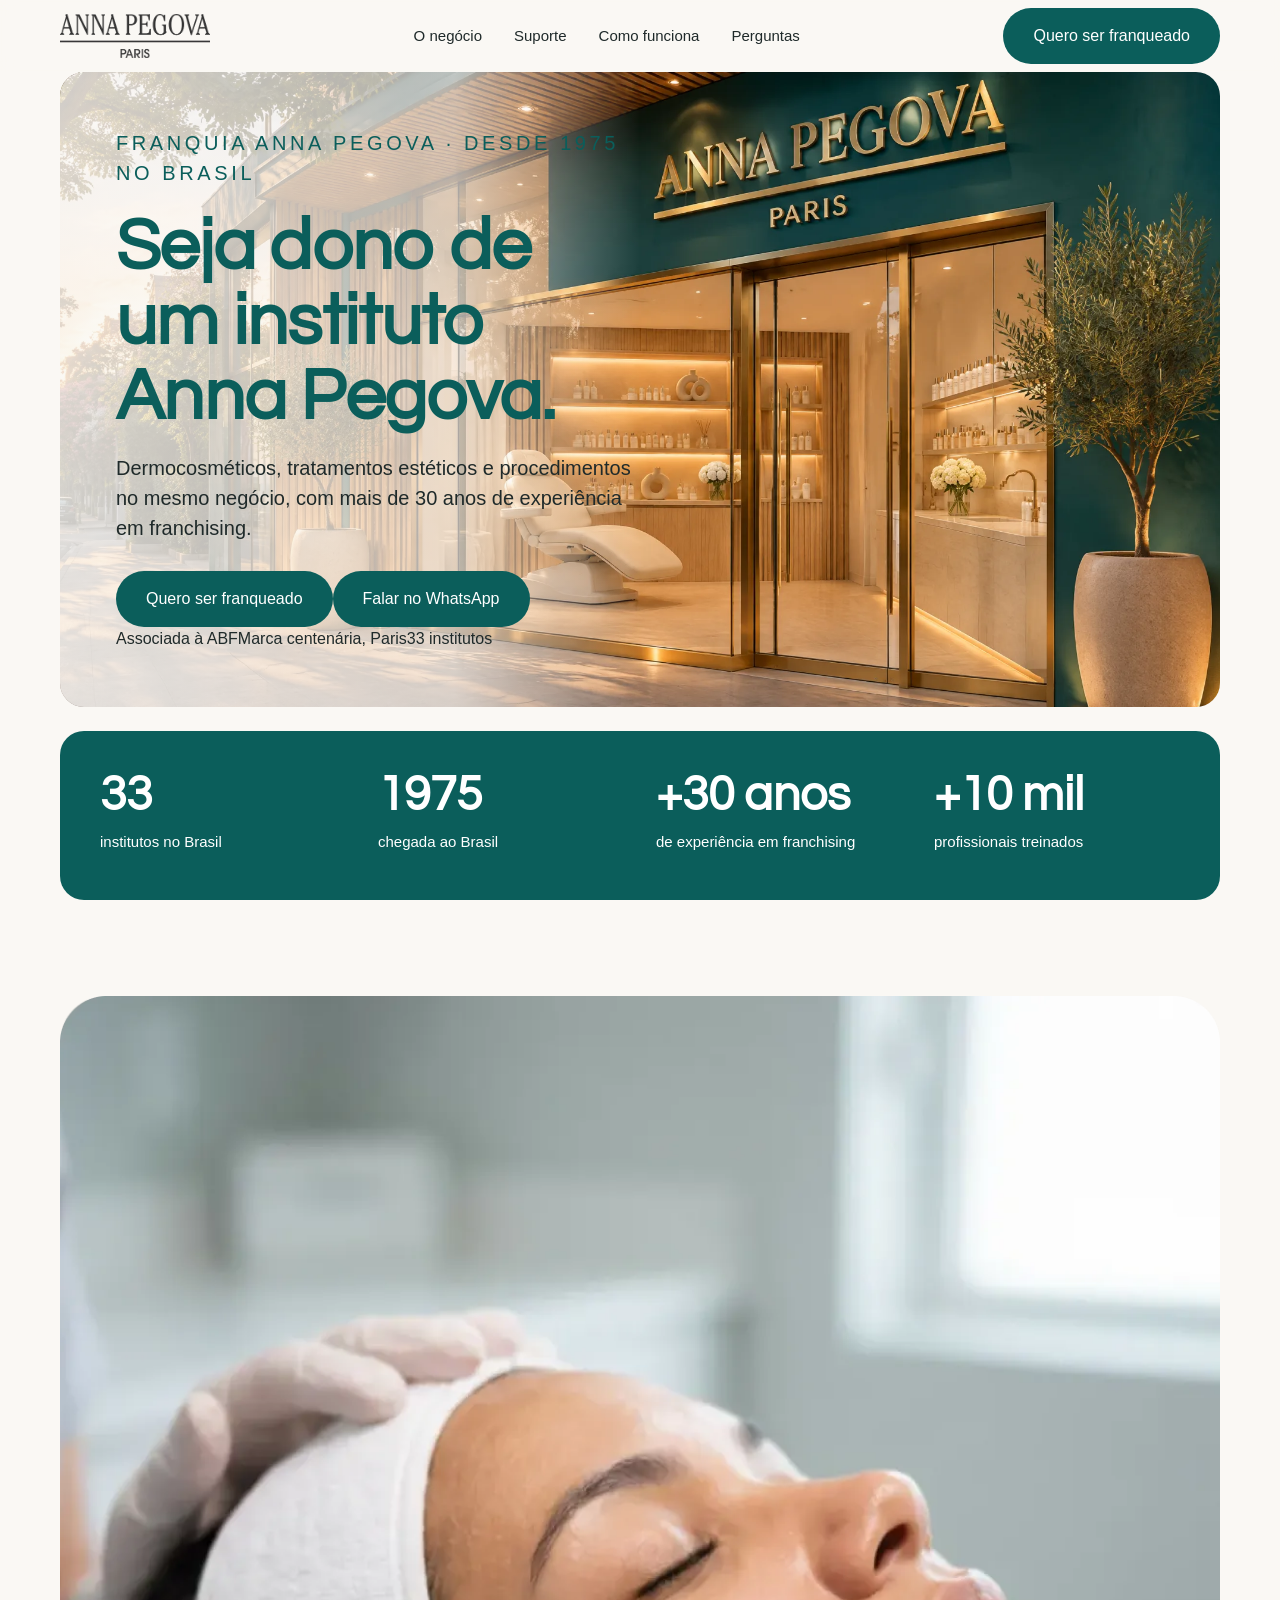
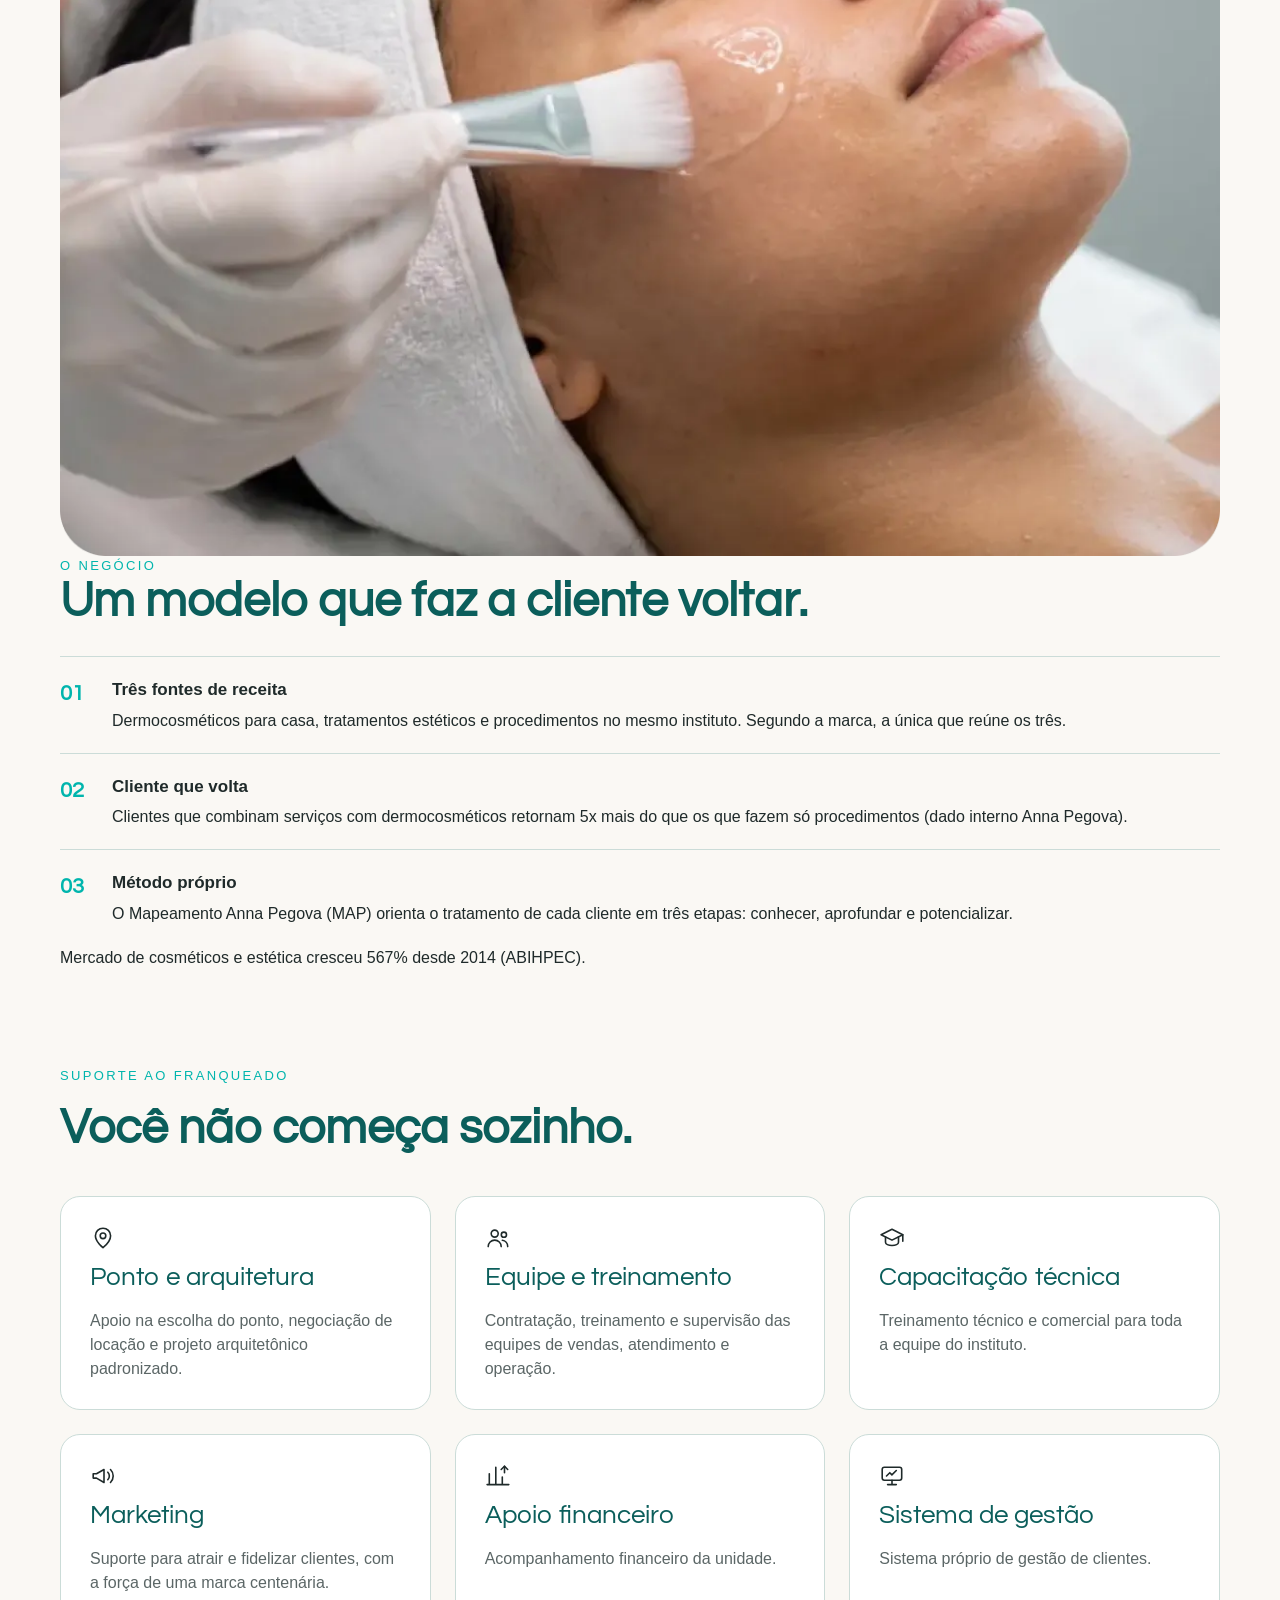
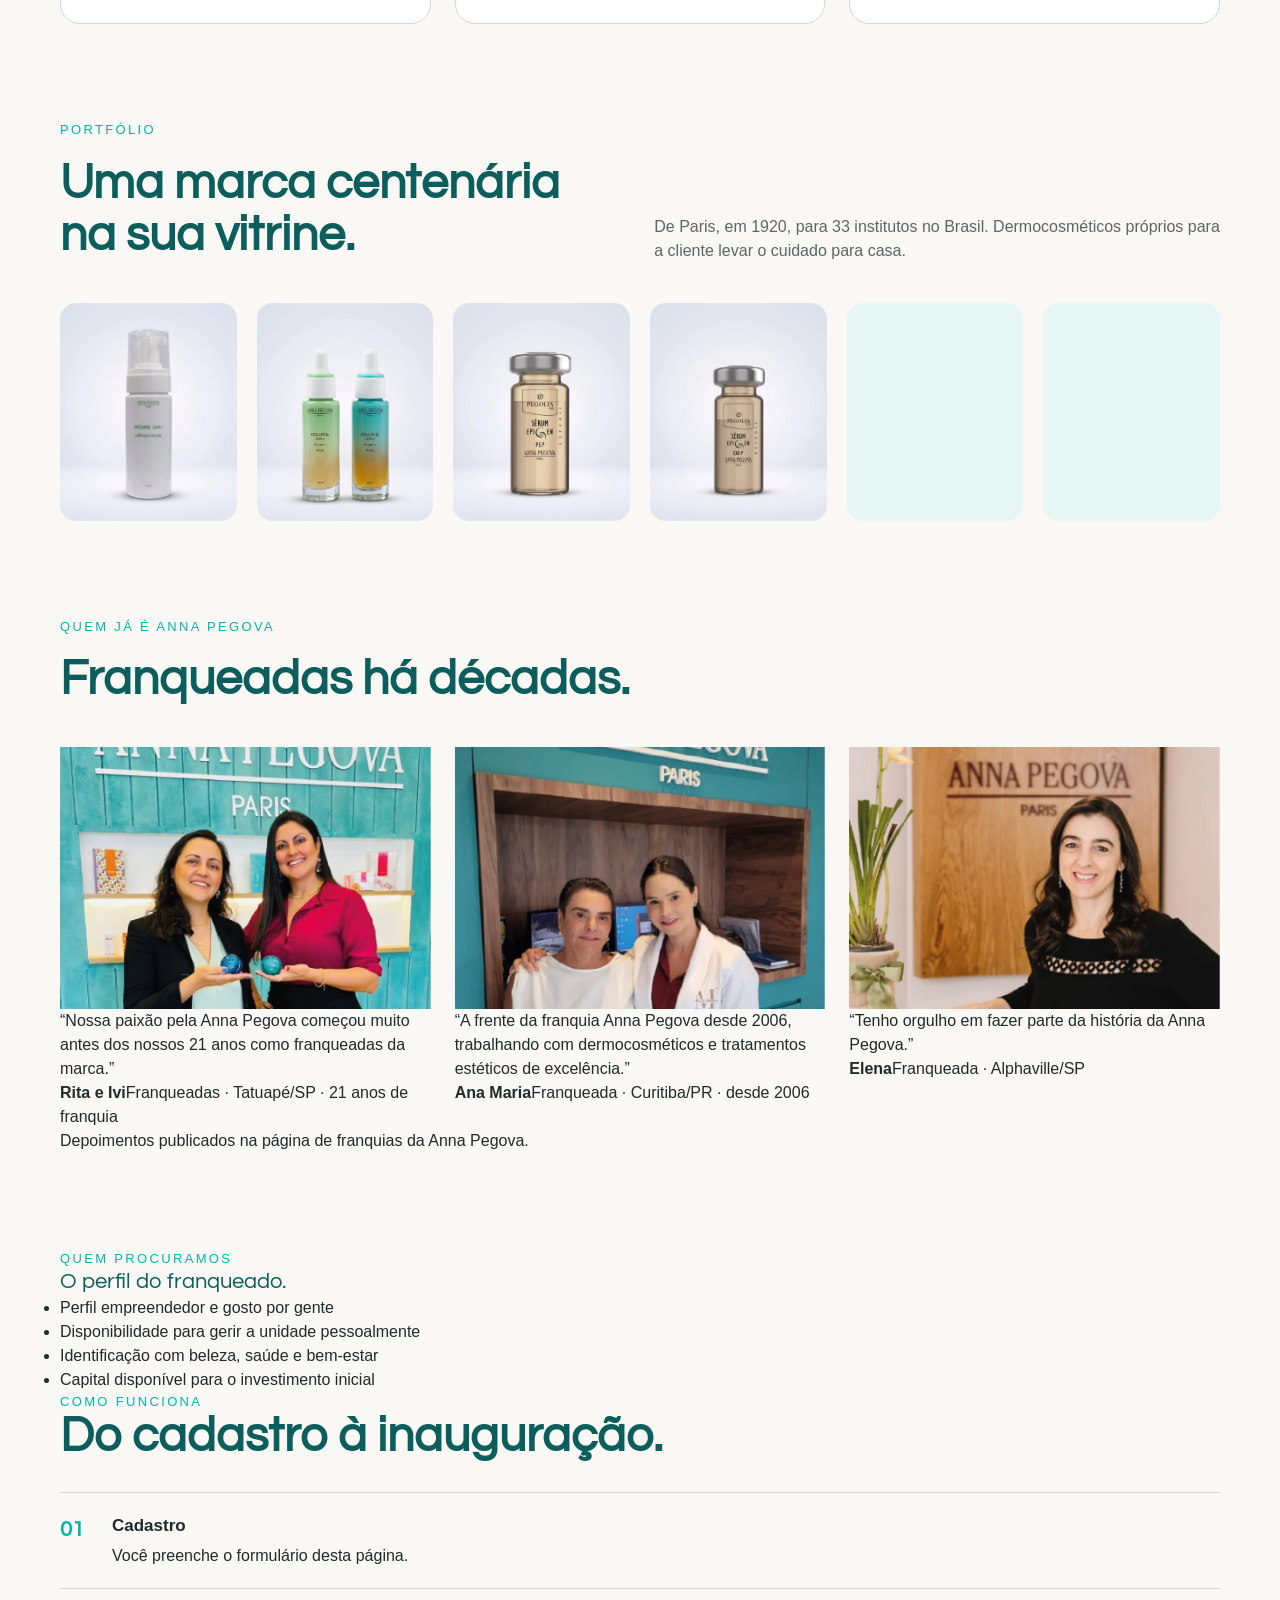
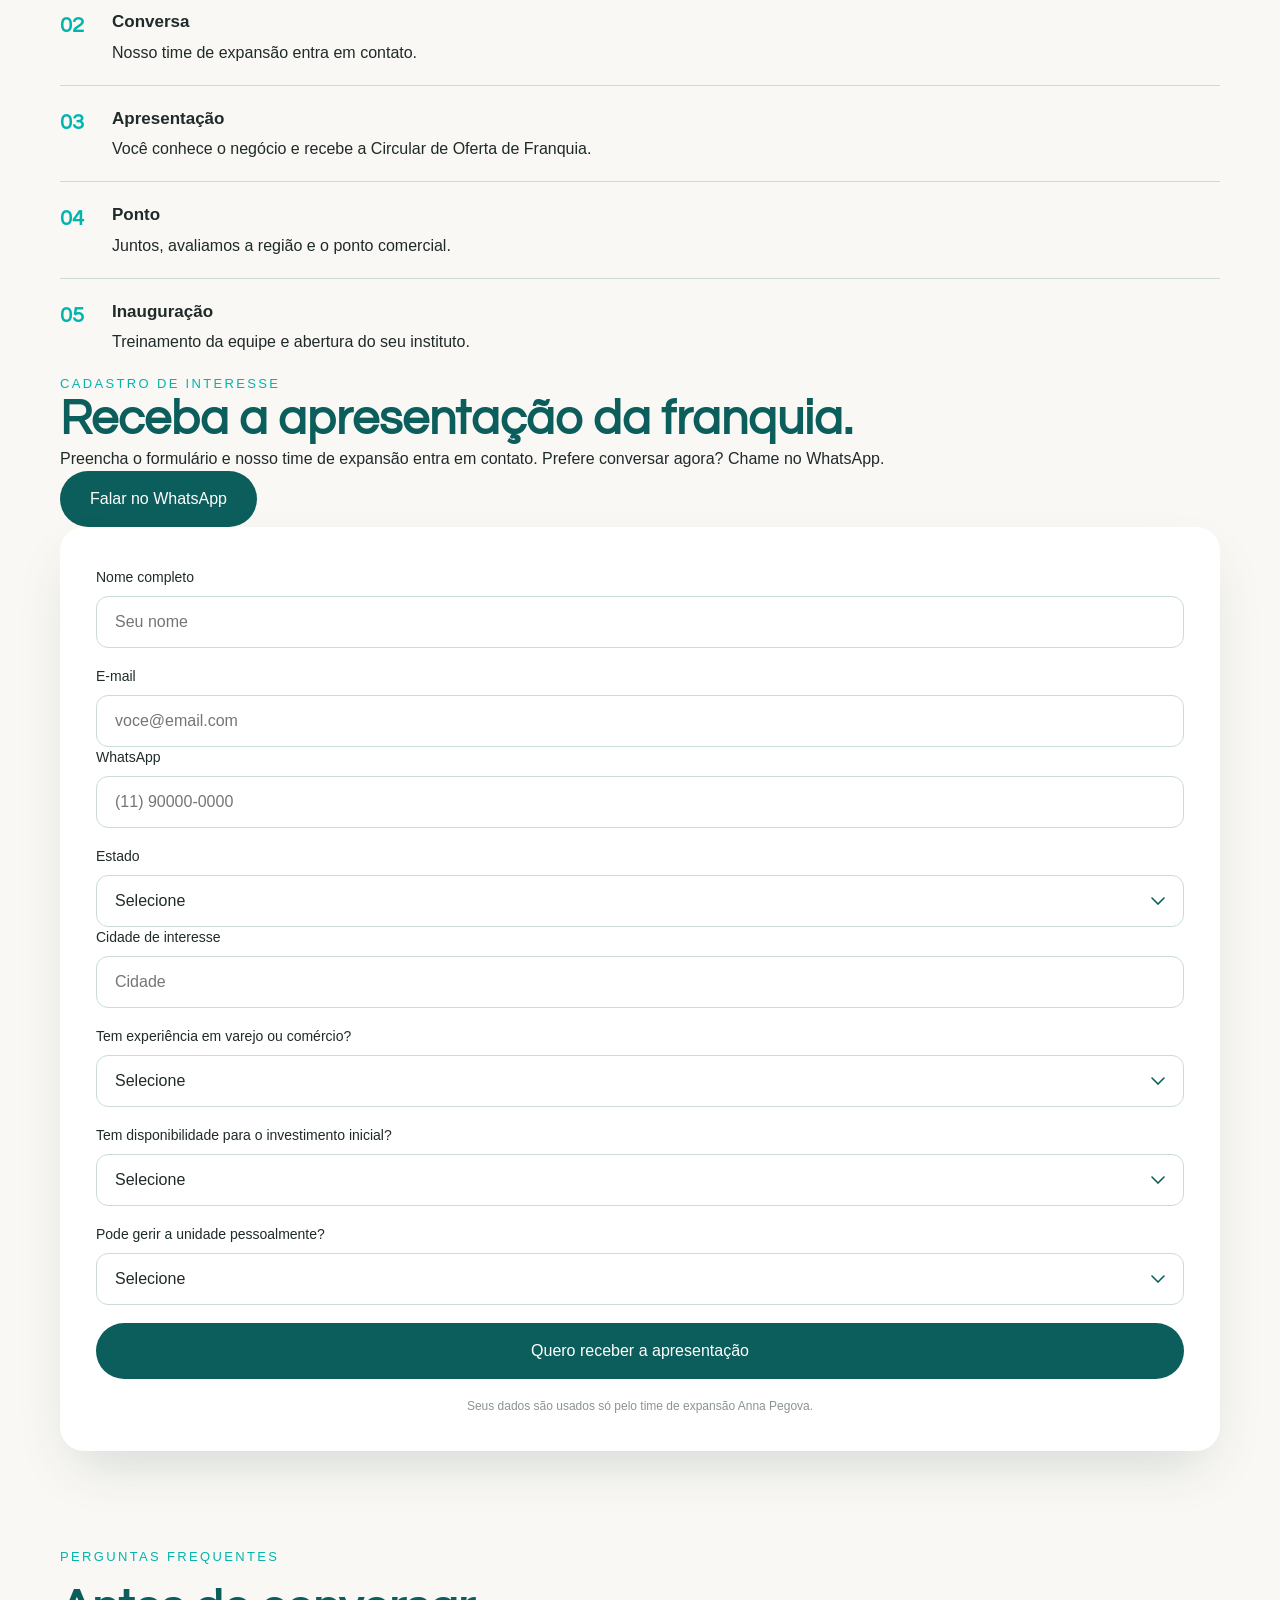
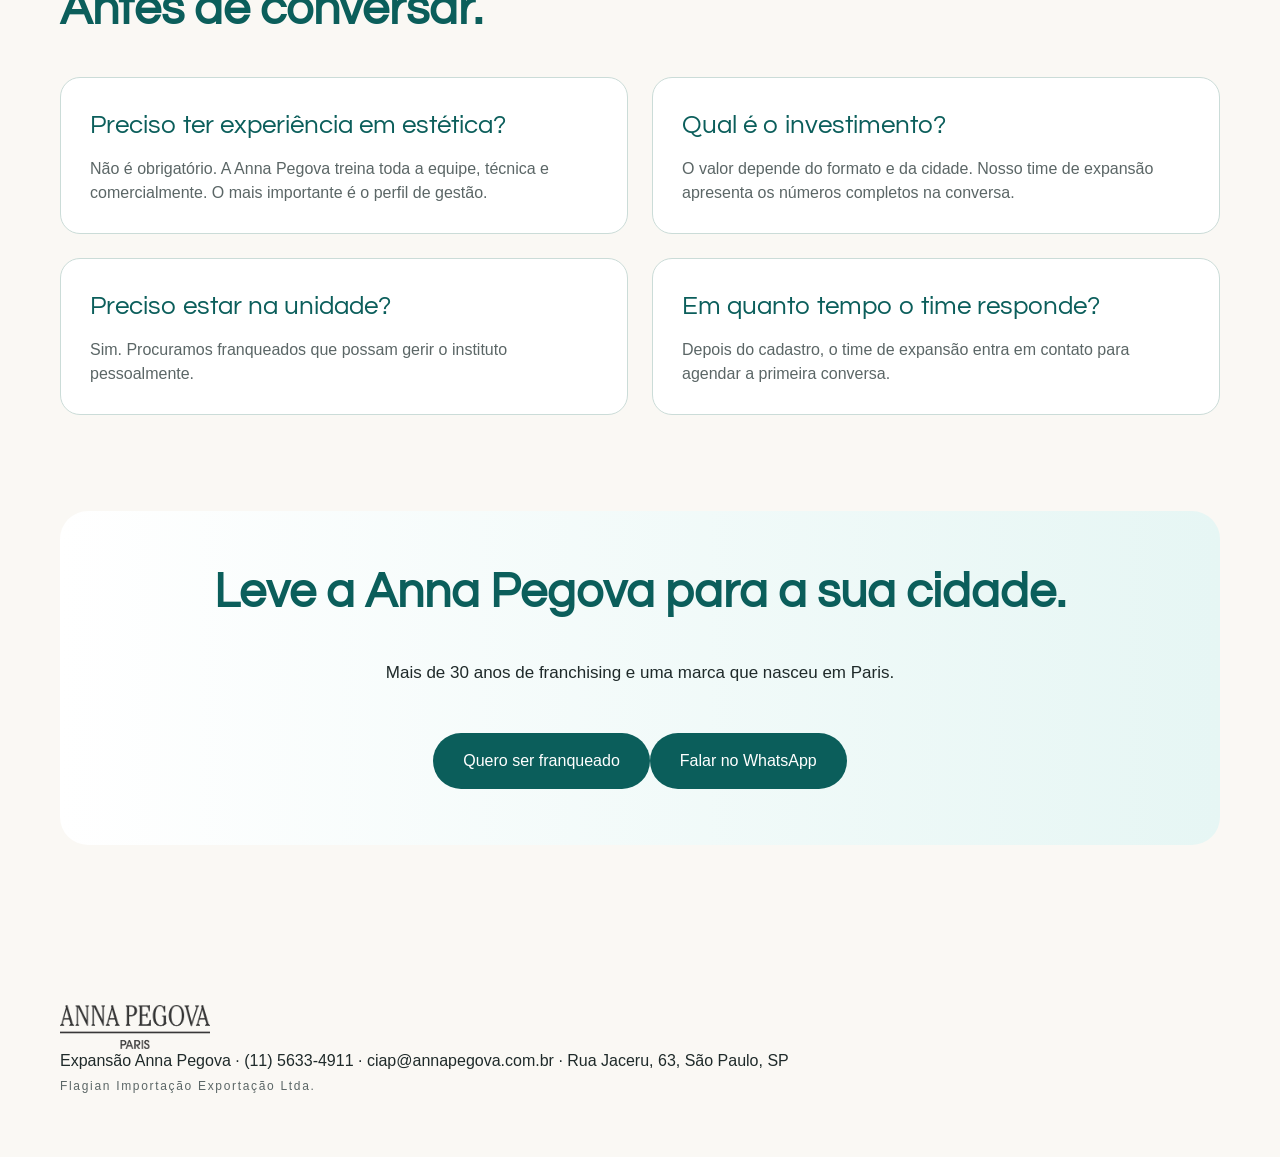
==== franquia/index.html @ 38327e10 "LP Seja um franqueado" ====
<!doctype html>
<html lang="pt-BR">
<head>
<meta charset="utf-8">
<meta name="viewport" content="width=device-width,initial-scale=1">
<title>Seja um franqueado · Anna Pegova</title>
<meta name="description" content="Franquia Anna Pegova: seja dono de um instituto de dermocosméticos, tratamentos estéticos e procedimentos. Mais de 30 anos de experiência em franchising.">
<link rel="preconnect" href="https://fonts.googleapis.com"><link rel="preconnect" href="https://fonts.gstatic.com" crossorigin>
<link href="https://fonts.googleapis.com/css2?family=Questrial&display=swap" rel="stylesheet">
<link rel="stylesheet" href="../css/style.css?v=11">
<link rel="preload" as="image" href="../img/logo-anna-pegova.png">
<script>(function(d){d.classList.add('js');try{if(sessionStorage.getItem('ap-intro')==='1'||matchMedia('(prefers-reduced-motion: reduce)').matches)d.classList.add('no-intro')}catch(e){d.classList.add('no-intro')}})(document.documentElement)</script>
</head>
<body>
<div class="intro" aria-hidden="true"><div class="intro__logo"><div class="intro__mark"></div></div><span class="intro__line"></span></div>
<header class="nav"><div class="wrap">
<a class="brand" href="#topo" aria-label="Anna Pegova"><span class="brand__logo"></span></a>
<nav class="nav__links"><a href="#negocio">O negócio</a><a href="#suporte">Suporte</a><a href="#como-funciona">Como funciona</a><a href="#perguntas">Perguntas</a></nav>
<a class="btn btn--sm" href="#cadastro">Quero ser franqueado</a>
</div></header>
<main>

<section id="topo"><div class="wrap">
<div class="hero fr-hero"><img class="hero__img" src="../img/franquia-hero.webp" fetchpriority="high" alt="Fachada de um instituto Anna Pegova">
<div class="hero__body"><p class="eyebrow">FRANQUIA ANNA PEGOVA · DESDE 1975 NO BRASIL</p>
<h1 class="h1">Seja dono de um instituto Anna Pegova.</h1>
<p>Dermocosméticos, tratamentos estéticos e procedimentos no mesmo negócio, com mais de 30 anos de experiência em franchising.</p>
<div class="fr-btns"><a class="btn" href="#cadastro">Quero ser franqueado</a><a class="btn btn--line" href="https://wa.me/5511978509788?text=Ol%C3%A1!%20Quero%20saber%20mais%20sobre%20a%20franquia%20Anna%20Pegova." target="_blank" rel="noopener" data-track="whatsapp">Falar no WhatsApp</a></div>
<div class="fr-selos"><span>Associada à ABF</span><span>Marca centenária, Paris</span><span>33 institutos</span></div></div></div>
</div></section>

<section class="section section--tight"><div class="wrap"><div class="nums fr-nums"><div class="num"><strong>33</strong><p>institutos no Brasil</p></div><div class="num"><strong>1975</strong><p>chegada ao Brasil</p></div><div class="num"><strong>+30 anos</strong><p>de experiência em franchising</p></div><div class="num"><strong>+10 mil</strong><p>profissionais treinados</p></div></div></div></section>

<section class="section" id="negocio"><div class="wrap fr-neg">
<div class="fr-neg__img"><img src="../img/franquia-instituto.webp" alt="Atendimento em um instituto Anna Pegova" loading="lazy" decoding="async"></div>
<div><p class="eyebrow">O NEGÓCIO</p><h2 class="h2">Um modelo que faz a cliente voltar.</h2>
<div class="steps"><div class="step"><span>01</span><div><h3>Três fontes de receita</h3><p>Dermocosméticos para casa, tratamentos estéticos e procedimentos no mesmo instituto. Segundo a marca, a única que reúne os três.</p></div></div><div class="step"><span>02</span><div><h3>Cliente que volta</h3><p>Clientes que combinam serviços com dermocosméticos retornam 5x mais do que os que fazem só procedimentos (dado interno Anna Pegova).</p></div></div><div class="step"><span>03</span><div><h3>Método próprio</h3><p>O Mapeamento Anna Pegova (MAP) orienta o tratamento de cada cliente em três etapas: conhecer, aprofundar e potencializar.</p></div></div></div>
<p class="fr-note">Mercado de cosméticos e estética cresceu 567% desde 2014 (ABIHPEC).</p></div>
</div></section>

<section class="section" id="suporte"><div class="wrap">
<div class="section__head"><p class="eyebrow">SUPORTE AO FRANQUEADO</p><h2 class="h2">Você não começa sozinho.</h2></div>
<div class="grid3 fr-sup"><div class="box fr-card"><span class="fr-ico"><svg viewBox="0 0 26 26" width="26" height="26" fill="none" stroke="currentColor" stroke-width="1.6" stroke-linecap="round" stroke-linejoin="round" aria-hidden="true"><path d="M13 22.7S5.4 16.6 5.4 10.8a7.6 7.6 0 0 1 15.2 0c0 5.8-7.6 11.9-7.6 11.9Z"/><circle cx="13" cy="10.8" r="2.8"/></svg></span><h3>Ponto e arquitetura</h3><p>Apoio na escolha do ponto, negociação de locação e projeto arquitetônico padronizado.</p></div><div class="box fr-card"><span class="fr-ico"><svg viewBox="0 0 26 26" width="26" height="26" fill="none" stroke="currentColor" stroke-width="1.6" stroke-linecap="round" stroke-linejoin="round" aria-hidden="true"><circle cx="9.7" cy="8.6" r="3.5"/><path d="M3.2 21.6c0-3.6 2.9-6.5 6.5-6.5s6.5 2.9 6.5 6.5"/><circle cx="18.9" cy="9.7" r="2.6"/><path d="M17.3 15.3c3 .4 5.4 2.9 5.4 6.3"/></svg></span><h3>Equipe e treinamento</h3><p>Contratação, treinamento e supervisão das equipes de vendas, atendimento e operação.</p></div><div class="box fr-card"><span class="fr-ico"><svg viewBox="0 0 26 26" width="26" height="26" fill="none" stroke="currentColor" stroke-width="1.6" stroke-linecap="round" stroke-linejoin="round" aria-hidden="true"><path d="M2.1 9.7 13 4.3l10.8 5.4L13 15.1 2.1 9.7Z"/><path d="M6.5 11.9v5.4c0 1.8 2.9 3.2 6.5 3.2s6.5-1.4 6.5-3.2v-5.4"/><path d="M23.8 9.7v6.5"/></svg></span><h3>Capacitação técnica</h3><p>Treinamento técnico e comercial para toda a equipe do instituto.</p></div><div class="box fr-card"><span class="fr-ico"><svg viewBox="0 0 26 26" width="26" height="26" fill="none" stroke="currentColor" stroke-width="1.6" stroke-linecap="round" stroke-linejoin="round" aria-hidden="true"><path d="M3.2 10.8v4.3h3.3l7.5 4.4v-13l-7.5 4.3H3.2Z"/><path d="M17.8 9.2a5.3 5.3 0 0 1 0 7.5"/><path d="M20.5 6.5a9.2 9.2 0 0 1 0 13"/></svg></span><h3>Marketing</h3><p>Suporte para atrair e fidelizar clientes, com a força de uma marca centenária.</p></div><div class="box fr-card"><span class="fr-ico"><svg viewBox="0 0 26 26" width="26" height="26" fill="none" stroke="currentColor" stroke-width="1.6" stroke-linecap="round" stroke-linejoin="round" aria-hidden="true"><path d="M4.3 21.6V10.8M10.8 21.6V4.3M17.3 21.6V14M23.8 21.6H2.1"/><path d="m16.2 6.5 3.3-3.3 3.2 3.3"/><path d="M19.5 3.2v6.5"/></svg></span><h3>Apoio financeiro</h3><p>Acompanhamento financeiro da unidade.</p></div><div class="box fr-card"><span class="fr-ico"><svg viewBox="0 0 26 26" width="26" height="26" fill="none" stroke="currentColor" stroke-width="1.6" stroke-linecap="round" stroke-linejoin="round" aria-hidden="true"><rect x="3.2" y="4.3" width="19.5" height="13" rx="2.2"/><path d="M8.6 21.6h8.7M13 17.3v4.3"/><path d="m7.5 13 3.3-3.3 2.1 2.2 4.4-4.4"/></svg></span><h3>Sistema de gestão</h3><p>Sistema próprio de gestão de clientes.</p></div></div>
</div></section>

<section class="section"><div class="wrap">
<div class="section__head split-head"><div><p class="eyebrow">PORTFÓLIO</p><h2 class="h2">Uma marca centenária na sua vitrine.</h2></div>
<p class="muted fr-side">De Paris, em 1920, para 33 institutos no Brasil. Dermocosméticos próprios para a cliente levar o cuidado para casa.</p></div>
<div class="grid6"><div class="card-prod"><div class="card-prod__img"><img src="../img/produto-mousse.webp" alt="" loading="lazy" decoding="async"></div></div><div class="card-prod"><div class="card-prod__img"><img src="../img/produto-peeling.webp" alt="" loading="lazy" decoding="async"></div></div><div class="card-prod"><div class="card-prod__img"><img src="../img/produto-pep.webp" alt="" loading="lazy" decoding="async"></div></div><div class="card-prod"><div class="card-prod__img"><img src="../img/produto-exop.webp" alt="" loading="lazy" decoding="async"></div></div><div class="card-prod"><div class="card-prod__img"><img src="../img/produto-hyalu.webp" alt="" loading="lazy" decoding="async"></div></div><div class="card-prod"><div class="card-prod__img"><img src="../img/produto-white.webp" alt="" loading="lazy" decoding="async"></div></div></div>
</div></section>

<section class="section"><div class="wrap">
<div class="section__head"><p class="eyebrow">QUEM JÁ É ANNA PEGOVA</p><h2 class="h2">Franqueadas há décadas.</h2></div>
<div class="grid3"><figure class="fr-dep"><img src="../img/franqueada-rita-ivi.webp" alt="Rita e Ivi, franqueada Anna Pegova" loading="lazy" decoding="async"><blockquote>“Nossa paixão pela Anna Pegova começou muito antes dos nossos 21 anos como franqueadas da marca.”</blockquote><figcaption><b>Rita e Ivi</b><span>Franqueadas · Tatuapé/SP · 21 anos de franquia</span></figcaption></figure><figure class="fr-dep"><img src="../img/franqueada-ana-maria.webp" alt="Ana Maria, franqueada Anna Pegova" loading="lazy" decoding="async"><blockquote>“A frente da franquia Anna Pegova desde 2006, trabalhando com dermocosméticos e tratamentos estéticos de excelência.”</blockquote><figcaption><b>Ana Maria</b><span>Franqueada · Curitiba/PR · desde 2006</span></figcaption></figure><figure class="fr-dep"><img src="../img/franqueada-elena.webp" alt="Elena, franqueada Anna Pegova" loading="lazy" decoding="async"><blockquote>“Tenho orgulho em fazer parte da história da Anna Pegova.”</blockquote><figcaption><b>Elena</b><span>Franqueada · Alphaville/SP</span></figcaption></figure></div>
<p class="fr-fonte">Depoimentos publicados na página de franquias da Anna Pegova.</p>
</div></section>

<section class="section" id="como-funciona"><div class="wrap fr-pp">
<div class="fr-perfil"><p class="eyebrow">QUEM PROCURAMOS</p><h2 class="h3">O perfil do franqueado.</h2><ul><li>Perfil empreendedor e gosto por gente</li><li>Disponibilidade para gerir a unidade pessoalmente</li><li>Identificação com beleza, saúde e bem-estar</li><li>Capital disponível para o investimento inicial</li></ul></div>
<div><p class="eyebrow">COMO FUNCIONA</p><h2 class="h2 fr-h2s">Do cadastro à inauguração.</h2>
<div class="steps"><div class="step"><span>01</span><div><h3>Cadastro</h3><p>Você preenche o formulário desta página.</p></div></div><div class="step"><span>02</span><div><h3>Conversa</h3><p>Nosso time de expansão entra em contato.</p></div></div><div class="step"><span>03</span><div><h3>Apresentação</h3><p>Você conhece o negócio e recebe a Circular de Oferta de Franquia.</p></div></div><div class="step"><span>04</span><div><h3>Ponto</h3><p>Juntos, avaliamos a região e o ponto comercial.</p></div></div><div class="step"><span>05</span><div><h3>Inauguração</h3><p>Treinamento da equipe e abertura do seu instituto.</p></div></div></div></div>
</div></section>

<section class="fr-cad" id="cadastro"><div class="wrap fr-cad__in">
<div class="fr-cad__txt"><p class="eyebrow">CADASTRO DE INTERESSE</p><h2 class="h2">Receba a apresentação da franquia.</h2>
<p>Preencha o formulário e nosso time de expansão entra em contato. Prefere conversar agora? Chame no WhatsApp.</p><a class="btn btn--line" href="https://wa.me/5511978509788?text=Ol%C3%A1!%20Quero%20saber%20mais%20sobre%20a%20franquia%20Anna%20Pegova." target="_blank" rel="noopener" data-track="whatsapp">Falar no WhatsApp</a></div>
<div class="fr-cad__box">
<form class="ev-form fr-form" id="franquia" novalidate>
<label>Nome completo<input name="nome" autocomplete="name" required placeholder="Seu nome"></label>
<div class="fr-row"><label>E-mail<input name="email" type="email" autocomplete="email" required placeholder="voce@email.com"></label>
<label>WhatsApp<input name="whatsapp" type="tel" inputmode="tel" autocomplete="tel" required placeholder="(11) 90000-0000"></label></div>
<div class="fr-row"><label>Estado<select name="estado" required><option value="">Selecione</option><option value="AC">Acre</option><option value="AL">Alagoas</option><option value="AP">Amapá</option><option value="AM">Amazonas</option><option value="BA">Bahia</option><option value="CE">Ceará</option><option value="DF">Distrito Federal</option><option value="ES">Espírito Santo</option><option value="GO">Goiás</option><option value="MA">Maranhão</option><option value="MT">Mato Grosso</option><option value="MS">Mato Grosso do Sul</option><option value="MG">Minas Gerais</option><option value="PA">Pará</option><option value="PB">Paraíba</option><option value="PR">Paraná</option><option value="PE">Pernambuco</option><option value="PI">Piauí</option><option value="RJ">Rio de Janeiro</option><option value="RN">Rio Grande do Norte</option><option value="RS">Rio Grande do Sul</option><option value="RO">Rondônia</option><option value="RR">Roraima</option><option value="SC">Santa Catarina</option><option value="SP">São Paulo</option><option value="SE">Sergipe</option><option value="TO">Tocantins</option></select></label>
<label>Cidade de interesse<input name="cidade" autocomplete="address-level2" required placeholder="Cidade"></label></div>
<label>Tem experiência em varejo ou comércio?<select name="experiencia" required><option value="">Selecione</option><option>Sim</option><option>Não</option></select></label>
<label>Tem disponibilidade para o investimento inicial?<select name="investimento" required><option value="">Selecione</option><option>Sim</option><option>Não</option></select></label>
<label>Pode gerir a unidade pessoalmente?<select name="gestao" required><option value="">Selecione</option><option>Sim</option><option>Não</option></select></label>
<input class="ev-hp" name="site" tabindex="-1" autocomplete="off" aria-hidden="true">
<p class="ev-erro" role="alert" hidden></p>
<button class="btn" type="submit">Quero receber a apresentação</button>
<p class="ev-safe">Seus dados são usados só pelo time de expansão Anna Pegova.</p>
</form>
<div class="ev-ok fr-ok" hidden><p class="eyebrow">CADASTRO RECEBIDO</p><h2 class="h3 ev-form__t">Obrigado pelo interesse.</h2><p class="ev-form__s">Nosso time de expansão vai entrar em contato para agendar a primeira conversa.</p><a class="btn btn--line" href="https://wa.me/5511978509788?text=Ol%C3%A1!%20Quero%20saber%20mais%20sobre%20a%20franquia%20Anna%20Pegova." target="_blank" rel="noopener" data-track="whatsapp">Falar no WhatsApp</a></div>
</div></div></section>

<section class="section" id="perguntas"><div class="wrap">
<div class="section__head"><p class="eyebrow">PERGUNTAS FREQUENTES</p><h2 class="h2">Antes de conversar.</h2></div>
<div class="grid2"><div class="box fr-faq"><h3>Preciso ter experiência em estética?</h3><p>Não é obrigatório. A Anna Pegova treina toda a equipe, técnica e comercialmente. O mais importante é o perfil de gestão.</p></div><div class="box fr-faq"><h3>Qual é o investimento?</h3><p>O valor depende do formato e da cidade. Nosso time de expansão apresenta os números completos na conversa.</p></div><div class="box fr-faq"><h3>Preciso estar na unidade?</h3><p>Sim. Procuramos franqueados que possam gerir o instituto pessoalmente.</p></div><div class="box fr-faq"><h3>Em quanto tempo o time responde?</h3><p>Depois do cadastro, o time de expansão entra em contato para agendar a primeira conversa.</p></div></div>
</div></section>

<section class="section"><div class="wrap"><div class="final final--center fr-final">
<h2 class="h2">Leve a Anna Pegova para a sua cidade.</h2><p>Mais de 30 anos de franchising e uma marca que nasceu em Paris.</p>
<div class="fr-btns"><a class="btn" href="#cadastro">Quero ser franqueado</a><a class="btn btn--line" href="https://wa.me/5511978509788?text=Ol%C3%A1!%20Quero%20saber%20mais%20sobre%20a%20franquia%20Anna%20Pegova." target="_blank" rel="noopener" data-track="whatsapp">Falar no WhatsApp</a></div></div></div></section>
<script>window.FRANQUIA_ENDPOINT='https://script.google.com/macros/s/AKfycbxKiTT1-vGpkSAApbkhjz7iwf1m83CbSibiltSyixup2xV0YyTkSqNTL5_AG1VC2eRm/exec';</script>
<script src="../js/franquia.js?v=1" defer></script>

</main>
<footer class="footer fr-foot"><div class="wrap">
<span class="brand__logo"></span>
<p>Expansão Anna Pegova · <a href="tel:+551156334911">(11) 5633-4911</a> · <a href="mailto:ciap@annapegova.com.br">ciap@annapegova.com.br</a> · Rua Jaceru, 63, São Paulo, SP</p>
<small>Flagian Importação Exportação Ltda.</small>
</div></footer>
<script src="../js/site.js?v=7" defer></script>

</body>
</html>
---- css/style.css ----
/* Anna Pegova Profissional — estilos do site */
:root{
  --paper:#FAF8F4; --teal:#00B5AD; --deep:#0B5E5B; --mist:#E6F6F4;
  --line:#CBDCD8; --ink:#1F2A2A; --mute:#5B6666; --gold:#B08226; --white:#fff;
  --title:"ITC Avant Garde Gothic Pro","ITC Avant Garde Gothic","Avant Garde","Questrial",system-ui,sans-serif;
  --body:"Helvetica Neue",Helvetica,Arial,sans-serif;
  --wrap:1320px; --gut:60px; --radius:24px;
}
*{box-sizing:border-box;margin:0;padding:0}
html{scroll-behavior:smooth}
body{background:var(--paper);color:var(--ink);font-family:var(--body);font-size:16px;line-height:1.5;-webkit-font-smoothing:antialiased}
img{display:block;max-width:100%}
a{color:inherit;text-decoration:none}
.wrap{max-width:calc(var(--wrap) + var(--gut)*2);margin:0 auto;padding:0 var(--gut)}

/* tipografia */
.eyebrow{font-family:var(--body);font-weight:500;font-size:13px;letter-spacing:.18em;text-transform:uppercase;color:var(--teal)}
.h1{font-family:var(--title);font-weight:600;font-size:72px;line-height:1.04;letter-spacing:-.01em;color:var(--deep)}
.h2{font-family:var(--title);font-weight:600;font-size:48px;line-height:1.1;color:var(--deep)}
.h3{font-family:var(--title);font-weight:400;font-size:22px;line-height:1.25;color:var(--deep)}
.lead{font-size:20px;line-height:1.5;color:var(--mute)}
.muted{color:var(--mute)}

/* botões */
.btn{display:inline-flex;align-items:center;gap:10px;background:var(--deep);color:#fff;font-weight:500;font-size:16px;padding:16px 30px;border-radius:40px;transition:background .2s}
.btn:hover{background:#094c4a}
.btn--light{background:#fff;color:var(--deep)}
.btn--light:hover{background:var(--mist)}
.chip{display:inline-block;background:rgba(255,255,255,.85);border:1px solid var(--line);border-radius:30px;padding:10px 18px;font-size:14px;color:var(--ink)}

/* menu */
.nav{position:sticky;top:0;z-index:20;background:rgba(250,248,244,.92);backdrop-filter:blur(8px)}
.nav .wrap{display:flex;align-items:center;justify-content:space-between;height:72px}
.brand{font-weight:500;font-size:15px;letter-spacing:.16em;color:var(--deep)}
.nav__links{display:flex;gap:32px;font-size:15px}
.nav__links a:hover,.nav__wa:hover{color:var(--teal)}
.nav__wa{font-weight:500;font-size:15px}

/* seções */
.section{padding:96px 0 0}
.section__head{margin-bottom:40px}
.section__head .eyebrow{margin-bottom:18px}
.split-head{display:flex;justify-content:space-between;align-items:flex-end;gap:40px}

/* hero home */
.hero{position:relative;border-radius:var(--radius);overflow:hidden;min-height:620px;display:flex;align-items:center}
.hero__img{position:absolute;inset:0;width:100%;height:100%;object-fit:cover;object-position:right center}
.hero::after{content:"";position:absolute;inset:0;background:linear-gradient(90deg,rgba(250,248,244,.82) 0%,rgba(250,248,244,.68) 34%,rgba(250,248,244,0) 50%)}
.hero__body{position:relative;z-index:1;padding:56px;max-width:640px}
.hero__body .eyebrow{color:var(--deep);margin-bottom:22px}
.hero__body .h1{margin-bottom:18px}
.hero__body p{font-size:20px;color:var(--ink);margin-bottom:28px}
.hero__chips{display:flex;gap:12px;margin-top:56px;flex-wrap:wrap}

.selos{display:grid;grid-template-columns:repeat(4,1fr);text-align:center;color:var(--deep);font-size:15px;padding:30px 0 0}

/* grade de produtos */
.grid6{display:grid;grid-template-columns:repeat(6,1fr);gap:20px}
.card-prod__img{aspect-ratio:203/250;border-radius:16px;overflow:hidden;background:var(--mist)}
.card-prod__img img{width:100%;height:100%;object-fit:cover;transition:transform .4s}
.card-prod:hover .card-prod__img img{transform:scale(1.04)}
.card-prod h3{font-weight:500;font-size:16px;margin:12px 0 4px}
.card-prod p{font-size:14px;color:var(--mute);line-height:1.4}

/* por que */
.why{display:grid;grid-template-columns:668px 1fr;gap:24px;align-items:stretch}
.why__img{border-radius:var(--radius);overflow:hidden;min-height:620px}
.why__img img{width:100%;height:100%;object-fit:cover}
.why__body{padding:48px 40px}
.why__body .h2{margin:18px 0 40px}
.why__row{display:grid;grid-template-columns:190px 1fr;gap:12px;padding:16px 0;border-top:1px solid var(--line)}
.why__row strong{font-family:var(--title);font-weight:400;font-size:20px;color:var(--deep)}
.why__row span{color:var(--mute);font-size:16px}

/* banner foto grande */
.banner{position:relative;border-radius:var(--radius);overflow:hidden;min-height:600px;display:flex;align-items:center}
.banner__img{position:absolute;inset:0;width:100%;height:100%;object-fit:cover}
.banner::after{content:"";position:absolute;inset:0;background:linear-gradient(90deg,rgba(250,248,244,.85) 0%,rgba(250,248,244,.6) 35%,rgba(250,248,244,0) 60%)}
.banner__body{position:relative;z-index:1;padding:64px 56px;max-width:600px}
.banner__body .h1{font-size:64px;margin:16px 0 28px}

/* duas colunas imagem + texto */
.duo{display:grid;grid-template-columns:1fr 1fr;gap:64px;align-items:center}
.duo__img{border-radius:var(--radius);overflow:hidden;aspect-ratio:628/480}
.duo__img img{width:100%;height:100%;object-fit:cover}
.duo .h2{margin:18px 0 18px}
.duo p{color:var(--mute);font-size:18px;margin-bottom:18px}

/* CTA final */
.cta{position:relative;border-radius:var(--radius);overflow:hidden;min-height:460px;background:var(--teal);color:var(--deep);display:flex;align-items:center}
.cta__tex{position:absolute;inset:0;width:100%;height:100%;object-fit:cover;object-position:right center}
.cta::before{content:none}
.cta__person{position:absolute;right:30px;bottom:0;height:100%;width:auto;max-width:45%;object-fit:contain;object-position:bottom right;z-index:1}
.cta__body{position:relative;z-index:2;padding:64px;max-width:620px}
.cta__body .h1{color:var(--deep);font-size:64px;margin-bottom:20px}
.cta__body p{font-size:20px;margin-bottom:28px;max-width:420px}
.cta__note{font-size:14px;opacity:.85;margin-top:22px}

/* rodapé */
.footer{padding:64px 0 60px}
.footer .h3{font-size:28px}
.footer hr{width:64px;border:0;border-top:1px solid var(--gold);margin:12px 0}
.footer small{font-size:12px;letter-spacing:.14em;color:var(--mute)}

/* página de produto */
.p-hero{display:grid;grid-template-columns:680px 1fr;gap:48px;align-items:center}
.p-hero__img{border-radius:var(--radius);overflow:hidden;aspect-ratio:680/560;background:var(--mist)}
.p-hero__img img{width:100%;height:100%;object-fit:cover}
.p-hero .eyebrow{margin-bottom:16px}
.p-hero .h1{margin-bottom:22px}
.p-hero .lead{margin-bottom:18px}
.p-hero__small{font-size:15px;font-weight:500;color:var(--mute);margin-bottom:24px}
.p-hero .btn{width:100%;justify-content:center}
.p-selos{display:grid;grid-template-columns:repeat(4,1fr);gap:16px;margin-top:16px}
.p-selos span{border:1px solid var(--line);border-radius:14px;padding:15px;text-align:center;font-size:15px;color:var(--deep);background:#fff}

.grid3{display:grid;grid-template-columns:repeat(3,1fr);gap:24px}
.card-img__img{border-radius:20px;overflow:hidden;aspect-ratio:424/360;background:var(--mist)}
.card-img__img img{width:100%;height:100%;object-fit:cover}
.card-img h3{font-family:var(--title);font-weight:400;font-size:20px;color:var(--deep);margin:14px 0 6px}
.card-img p{color:var(--mute);font-size:16px}

.box{background:#fff;border:1px solid var(--line);border-radius:20px;padding:28px 29px}
.box h3{font-family:var(--title);font-weight:400;font-size:26px;color:var(--deep);margin-bottom:12px}
.box p{color:var(--mute);font-size:16px;white-space:pre-line}
.grid2{display:grid;grid-template-columns:1fr 1fr;gap:24px}
.mt32{margin-top:32px}

.mech{display:grid;grid-template-columns:1fr 1fr;gap:24px;align-items:start}
.mech__img{border-radius:20px;overflow:hidden;aspect-ratio:648/440}
.mech__img img{width:100%;height:100%;object-fit:cover}
.mech__txt p{font-size:18px;line-height:1.55;color:var(--ink);white-space:pre-line}
.mech__txt ul{list-style:none;margin-top:18px}
.mech__txt li{padding:8px 0;color:var(--deep)}
.mech__txt li::before{content:"—  "}

.box-sm h3{font-family:var(--title);font-weight:400;font-size:24px;color:var(--deep);margin-bottom:8px}
.faq{display:grid;gap:24px}
.faq .box h3{font-family:var(--body);font-weight:500;font-size:18px;margin-bottom:6px;color:var(--ink)}

.dl{display:flex;gap:24px;align-items:center;background:#fff;border:1px solid var(--line);border-radius:16px;padding:16px}
.dl img{width:118px;height:148px;object-fit:cover;border-radius:10px;flex:none}
.dl .eyebrow{font-size:11px;letter-spacing:.12em}
.dl h3{font-family:var(--title);font-weight:400;font-size:26px;color:var(--deep);margin:6px 0 4px}
.dl p{color:var(--mute);font-size:15px;margin-bottom:12px}
.dl .btn{padding:12px 22px;font-size:14px}
.todo{border:1px dashed var(--line);border-radius:14px;padding:18px;background:#fff}
.todo b{display:block;font-size:11px;letter-spacing:.14em;color:var(--gold);margin-bottom:6px}

/* responsivo */
@media (max-width:1100px){
  :root{--gut:32px}
  .h1{font-size:56px}.h2{font-size:40px}
  .grid6{grid-template-columns:repeat(3,1fr)}
  .why{grid-template-columns:1fr}.why__img{min-height:420px}
  .p-hero{grid-template-columns:1fr}
}
@media (max-width:720px){
  :root{--gut:20px;--radius:20px}
  .nav__links{display:none}
  .h1{font-size:40px}.h2{font-size:32px}
  .section{padding-top:64px}
  .hero{min-height:auto;flex-direction:column;align-items:stretch;background:var(--paper)}
  .hero::after{display:none}
  .hero__img{position:relative;height:430px;border-radius:var(--radius);object-position:70% center;order:2}
  .hero__body{padding:24px 0 24px;order:1}
  .hero__chips{margin-top:24px}
  .selos{grid-template-columns:1fr 1fr;gap:12px;text-align:left}
  .split-head{flex-direction:column;align-items:flex-start;gap:12px}
  .grid6{grid-template-columns:1fr 1fr;gap:16px}
  .why__body{padding:28px 0}
  .why__row{grid-template-columns:1fr}
  .banner{min-height:auto;flex-direction:column;align-items:stretch}
  .banner::after{display:none}
  .banner__img{position:relative;height:300px}
  .banner__body{padding:24px 0}
  .banner__body .h1{font-size:40px}
  .duo{grid-template-columns:1fr;gap:24px}
  .cta{flex-direction:column;align-items:stretch;min-height:auto}
  .cta__tex{position:relative;height:300px;object-position:85% center}
  .cta__body{padding:24px 24px 32px;background:linear-gradient(180deg,#fff 0%,var(--mist) 100%)}
  .cta__body .h1{font-size:40px}
  .p-selos{grid-template-columns:1fr 1fr}
  .grid3,.grid2,.mech{grid-template-columns:1fr}
  .dl{flex-direction:column;align-items:flex-start}
}

/* ===== Logo + abertura ===== */
.brand{display:inline-flex;align-items:center}
.brand__logo{display:block;width:150px;aspect-ratio:360/105;background:#333333;-webkit-mask:url(../img/logo-anna-pegova.png) center/contain no-repeat;mask:url(../img/logo-anna-pegova.png) center/contain no-repeat}
.intro{display:none}
.js:not(.no-intro) .intro{display:flex;position:fixed;inset:0;z-index:100;align-items:center;justify-content:center;background:linear-gradient(180deg,#fff 0%,var(--mist) 100%);transition:background-color .9s,opacity .9s cubic-bezier(.22,1,.36,1) .25s}
.intro.is-leaving{opacity:0;pointer-events:none}
.intro__logo{width:min(340px,64vw);aspect-ratio:360/105;transition:transform .95s cubic-bezier(.76,0,.24,1);will-change:transform}
.intro__mark{width:100%;height:100%;background:#333333;-webkit-mask:url(../img/logo-anna-pegova.png) center/contain no-repeat;mask:url(../img/logo-anna-pegova.png) center/contain no-repeat;animation:apLogoIn 1.2s cubic-bezier(.22,1,.36,1) both}
.intro__line{position:absolute;left:50%;top:calc(50% + min(340px,64vw)*.2);width:120px;height:1px;margin-left:-60px;background:var(--gold, #B08226);transform-origin:left;animation:apLine 1.1s cubic-bezier(.22,1,.36,1) .35s both}
.intro.is-leaving .intro__line{opacity:0;transition:opacity .3s}
@keyframes apLogoIn{from{opacity:0;transform:translateY(14px) scale(.96);filter:blur(8px)}to{opacity:1;transform:none;filter:blur(0)}}
@keyframes apLine{from{transform:scaleX(0)}to{transform:scaleX(1)}}
html.is-intro{overflow:hidden}
.is-intro .nav .brand__logo{visibility:hidden}

/* ===== Entrada do topo ===== */
.js .hero__body > *,.js .p-hero > div:last-child > *{opacity:0;transform:translateY(22px)}
.js .hero__img,.js .p-hero__img img{transform:scale(1.08) translateY(var(--py,0))}
.is-ready .hero__body > *,.is-ready .p-hero > div:last-child > *{opacity:1;transform:none;transition:opacity 1s cubic-bezier(.22,1,.36,1),transform 1s cubic-bezier(.22,1,.36,1)}
.is-ready .hero__body > :nth-child(2),.is-ready .p-hero > div:last-child > :nth-child(2){transition-delay:.12s}
.is-ready .hero__body > :nth-child(3),.is-ready .p-hero > div:last-child > :nth-child(3){transition-delay:.24s}
.is-ready .hero__body > :nth-child(4),.is-ready .p-hero > div:last-child > :nth-child(4){transition-delay:.36s}
.is-ready .hero__body > :nth-child(5),.is-ready .p-hero > div:last-child > :nth-child(5){transition-delay:.48s}
.is-ready .hero__img,.is-ready .p-hero__img img{transform:scale(1.02) translateY(var(--py,0));transition:transform 2.4s cubic-bezier(.22,1,.36,1)}
.nav{transition:box-shadow .4s,background .4s}
.nav.is-scrolled{box-shadow:0 1px 0 var(--line),0 10px 30px -18px rgba(11,94,91,.25)}

/* ===== Revelar ao rolar ===== */
.rv{opacity:0;transform:translateY(34px);filter:blur(6px);transition:opacity 1.1s cubic-bezier(.22,1,.36,1),transform 1.1s cubic-bezier(.22,1,.36,1),filter 1.1s cubic-bezier(.22,1,.36,1)}
.rv.in{opacity:1;transform:none;filter:none}
.banner__img,.cta__tex{transform:scale(1.08) translateY(var(--py,0));will-change:transform}
img.img-wait{opacity:0}
main img{transition:opacity .8s ease}

/* ===== Hover premium ===== */
.btn{transition:background .3s,transform .4s cubic-bezier(.22,1,.36,1),box-shadow .4s}
.btn:hover{transform:translateY(-2px);box-shadow:0 14px 28px -14px rgba(11,94,91,.55)}
.card-prod,.card-img{transition:transform .6s cubic-bezier(.22,1,.36,1)}
.card-prod:hover{transform:translateY(-6px)}
.card-prod__img,.card-img__img{transition:box-shadow .6s cubic-bezier(.22,1,.36,1)}
.card-prod:hover .card-prod__img,.card-img:hover .card-img__img{box-shadow:0 26px 44px -26px rgba(11,94,91,.45)}
.card-prod__img img,.card-img__img img{transition:transform 1.2s cubic-bezier(.22,1,.36,1),opacity .8s}
.card-prod:hover .card-prod__img img,.card-img:hover .card-img__img img{transform:scale(1.05)}
.card-img__img{overflow:hidden}
.nav__links a{position:relative}
.nav__links a::after{content:"";position:absolute;left:0;right:0;bottom:-6px;height:1px;background:var(--teal);transform:scaleX(0);transform-origin:right;transition:transform .5s cubic-bezier(.22,1,.36,1)}
.nav__links a:hover::after{transform:scaleX(1);transform-origin:left}

@media (max-width:720px){.brand__logo{width:120px}}
@media (prefers-reduced-motion:reduce){.rv,.js .hero__body > *,.js .p-hero > div:last-child > *{opacity:1!important;transform:none!important;filter:none!important}.hero__img,.banner__img,.cta__tex{transform:none!important}}

/* ===== HOF ===== */
.hero--hof .hero__img{object-position:right center}
.section--tight{padding-top:24px}
.nums{display:grid;grid-template-columns:repeat(4,1fr);gap:32px;background:var(--deep);color:#fff;border-radius:24px;padding:40px}
.num strong{display:block;font-family:var(--title);font-weight:600;font-size:48px;line-height:1.05;margin-bottom:10px}
.num p{font-size:15px;line-height:1.4;margin-bottom:8px}
.num small{font-size:11px;letter-spacing:.14em;color:#8FE3DE;font-weight:500}
.steps{margin-top:28px}
.step{display:flex;gap:20px;border-top:1px solid var(--line);padding:20px 0}
.step span{font-family:var(--title);font-weight:600;font-size:22px;color:var(--teal);min-width:32px}
.step h3{font-size:17px;font-weight:700;color:var(--ink);margin-bottom:6px}
.steps-wrap .step p{font-size:15px;margin:0}
.final{display:flex;align-items:center;justify-content:space-between;gap:40px;padding:56px 64px;border-radius:28px;background:linear-gradient(90deg,#fff 0%,var(--mist) 100%);margin-bottom:96px}
.final p{font-size:17px;color:var(--ink);margin-top:14px}
@media (max-width:1100px){.nums{grid-template-columns:repeat(2,1fr)}}
@media (max-width:720px){
  .nums{grid-template-columns:1fr;gap:22px;padding:28px 24px}
  .num strong{font-size:36px}
  .final{flex-direction:column;align-items:stretch;padding:40px 24px;margin-bottom:48px}
  .final .btn{justify-content:center}
  .hero--hof .hero__img{object-position:78% center}
}

/* ===== Evento HOF ===== */
.ev-hero{position:relative;border-radius:28px;overflow:hidden;display:grid;grid-template-columns:1fr 470px;gap:48px;align-items:center;padding:56px 64px;min-height:760px}
.ev-hero__img{position:absolute;inset:0;width:100%;height:100%;object-fit:cover;z-index:0}
.ev-hero::after{content:"";position:absolute;inset:0;background:linear-gradient(90deg,rgba(250,248,244,.96) 0%,rgba(250,248,244,.86) 42%,rgba(250,248,244,.15) 62%,rgba(250,248,244,0) 100%);z-index:0}
.ev-hero__body,.ev-form,.ev-ok{position:relative;z-index:1}
.ev-hero__body{max-width:600px}
.ev-hero__body .eyebrow{color:var(--deep);margin-bottom:22px}
.ev-hero .h1{font-size:64px;margin-bottom:22px}
.ev-lead{font-size:20px;line-height:1.45;margin-bottom:22px}
.ev-gold{display:block;width:72px;height:1.5px;background:var(--gold);margin-bottom:18px}
.ev-small{font-size:15px;font-weight:500;color:var(--mute)}
.ev-form,.ev-ok{background:#fff;border-radius:24px;padding:40px 36px 36px;box-shadow:0 24px 56px -16px rgba(11,61,59,.18);display:flex;flex-direction:column;gap:18px}
.ev-form__t{font-family:var(--title);font-weight:600;font-size:30px;line-height:1.12}
.ev-form__s{font-size:15px;color:var(--mute);margin-top:-6px}
.ev-form label{display:flex;flex-direction:column;gap:8px;font-size:14px;font-weight:500;color:var(--ink)}
.ev-form label[hidden]{display:none}
.ev-form input:not([type=checkbox]),.ev-form select{height:52px;border:1px solid var(--line);border-radius:12px;padding:0 18px;font:inherit;font-size:16px;font-weight:400;color:var(--ink);background:#fff;transition:border-color .2s,box-shadow .2s;-webkit-appearance:none;appearance:none}
.ev-form select{background:#fff url("data:image/svg+xml,%3Csvg xmlns='http://www.w3.org/2000/svg' width='14' height='8'%3E%3Cpath d='M1 1l6 6 6-6' stroke='%230B5E5B' stroke-width='1.6' fill='none' stroke-linecap='round'/%3E%3C/svg%3E") no-repeat right 18px center;padding-right:44px}
.ev-form input:focus,.ev-form select:focus{outline:none;border-color:var(--teal);box-shadow:0 0 0 3px rgba(0,181,173,.15)}
.ev-hp{position:absolute!important;left:-9999px;width:1px;height:1px;opacity:0}
.ev-check{flex-direction:row!important;align-items:flex-start;gap:10px!important;font-weight:400!important;color:var(--mute)!important;font-size:13px!important}
.ev-check input{width:18px;height:18px;accent-color:var(--deep);margin-top:1px;flex:none}
.ev-erro{font-size:14px;color:#B4402E}
.ev-form .btn{justify-content:center;border:0;cursor:pointer;font:inherit;font-weight:500}
.ev-form .btn:disabled{opacity:.6;cursor:wait}
.ev-safe{font-size:12px;color:#8A9494;text-align:center}
.ev-quem{display:grid;grid-template-columns:1fr 1.2fr;gap:64px;align-items:center;background:#fff;border:1px solid var(--line);border-radius:24px;padding:56px 64px}
.ev-quem .eyebrow{margin-bottom:14px}.ev-quem p:last-child{font-size:18px;line-height:1.55}
.final--center{flex-direction:column;text-align:center;justify-content:center}
.final--center p{margin:0 0 8px}
@media (max-width:1100px){.ev-hero{grid-template-columns:1fr;padding:40px}.ev-hero::after{background:linear-gradient(180deg,rgba(250,248,244,.92),rgba(250,248,244,.75))}.ev-quem{grid-template-columns:1fr;gap:20px}}
@media (max-width:720px){
  .ev-hero{padding:0;min-height:0;border-radius:0;gap:24px;background:var(--paper)}
  .ev-hero::after{display:none}
  .ev-hero__img{position:relative;height:300px;border-radius:20px}
  .ev-hero .h1{font-size:38px}
  .ev-lead{font-size:17px}
  .ev-form,.ev-ok{padding:32px 22px}
  .ev-quem{padding:32px 24px}
}
.ev-form[hidden],.ev-ok[hidden]{display:none}
.ev-form,.ev-ok{grid-column:2;grid-row:1}
.ev-hero__body{grid-column:1;grid-row:1}
@media (max-width:1100px){.ev-form,.ev-ok,.ev-hero__body{grid-column:1;grid-row:auto}}

/* ===== Home: clínica -> modelo (parallax de rolagem) ===== */
.ih{--p:0;--q:0;--edge:0;position:relative;height:200vh}
.ih__stick{position:sticky;top:72px;padding-top:4px}
.ih__card{min-height:min(620px,calc(100vh - 170px))}
.ih__media{position:absolute;inset:0;overflow:hidden;z-index:0}
.ih__media img{position:absolute;inset:0;width:100%;height:100%;object-fit:cover;will-change:transform,opacity}
.ih .ih__clinic{object-position:center;transform:scale(calc(1.02 + var(--q) * .14)) translateX(calc(var(--q) * -6%));filter:brightness(calc(1 - var(--q) * .12))}
.js .ih .ih__woman,.is-ready .ih .ih__woman{opacity:1;clip-path:inset(0 0 0 calc((1 - var(--q)) * 100%));transform:scale(calc(1.12 - var(--q) * .1));transition:none}
.ih__media::before{content:"";position:absolute;top:0;bottom:0;left:calc((1 - var(--q)) * 100%);width:2px;margin-left:-1px;background:linear-gradient(180deg,transparent,#E8C98A 20%,#B08226 50%,#E8C98A 80%,transparent);z-index:2;opacity:calc(var(--edge) * 1);box-shadow:0 0 24px rgba(232,201,138,.6)}
.ih .hero::after{opacity:clamp(0,calc((var(--p) - .45) * 3),1);z-index:1}
.ih__cap{position:absolute;left:56px;bottom:56px;z-index:3;color:#fff;opacity:clamp(0,calc(1 - var(--p) * 3),1);transform:translateY(calc(var(--p) * -60px));pointer-events:none}
.ih__cap .eyebrow{color:#fff;margin-bottom:14px;text-shadow:0 1px 12px rgba(0,0,0,.25)}
.ih__capt{font-family:var(--title);font-weight:600;font-size:56px;line-height:1.05;text-shadow:0 2px 24px rgba(0,0,0,.25)}
.ih__hint{display:inline-flex;align-items:center;gap:10px;margin-top:22px;font-size:13px;letter-spacing:.14em;text-transform:uppercase}
.ih__hint::after{content:"";width:1px;height:34px;background:#fff;animation:ihHint 1.8s ease-in-out infinite;transform-origin:top}
@keyframes ihHint{0%{transform:scaleY(0)}50%{transform:scaleY(1)}100%{transform:scaleY(0);transform-origin:bottom}}
.ih .ih__media::after{content:"";position:absolute;inset:0;background:linear-gradient(0deg,rgba(11,40,38,.45),rgba(11,40,38,0) 55%);opacity:clamp(0,calc(1 - var(--q) * 2),1);z-index:1}
@media (min-width:721px){
  .ih .hero__body{z-index:2;opacity:clamp(0,calc((var(--p) - .55) * 4),1);transform:translateY(calc((1 - clamp(0,calc((var(--p) - .55) * 4),1)) * 36px))}
  .ih .hero__body{pointer-events:auto}
}
@media (max-width:720px){
  .ih{height:170vh}
  .ih__stick{top:64px}
  .ih__media{position:relative;inset:auto;height:430px;border-radius:var(--radius);order:2}
  .ih__media img{border-radius:0}
  .ih .ih__woman{position:absolute;height:100%;object-position:70% center;border-radius:0}
  .ih__cap{left:24px;bottom:24px;top:auto}
  .ih__cap{position:absolute}
  .ih__card{position:relative}
  .ih__capt{font-size:30px}
}
@media (max-width:720px){.ih__cap{display:none}}
@media (prefers-reduced-motion:reduce){.ih__media::before{display:none}.ih .ih__woman{clip-path:none!important}.ih{height:auto}.ih__stick{position:static}.ih .ih__clinic,.ih__cap,.ih .ih__media::after{display:none}.ih .ih__woman{opacity:1!important;transform:none!important}.ih .hero__body{opacity:1!important;transform:none!important}.ih .hero::after{opacity:1}}

/* ===== Chamada final sensorial (texturas) ===== */
.cta--sens{background:#F2F8F7;min-height:520px}
.cta--sens::after{content:"";position:absolute;inset:0;z-index:1;background:linear-gradient(90deg,rgba(255,255,255,.88) 0%,rgba(255,255,255,.6) 40%,rgba(255,255,255,0) 64%)}
.cta--sens .cta__body{max-width:600px}
.cta--sens .eyebrow{color:var(--deep);margin-bottom:18px}
.cta--sens .cta__body .h1{font-size:54px;line-height:1.06;margin-bottom:18px}
.cta--sens .cta__body p{color:var(--ink);font-size:18px;max-width:460px;margin-bottom:20px}
.cta__chips{display:flex;flex-wrap:wrap;gap:10px;margin-bottom:28px}
.cta__chip{display:inline-flex;align-items:center;gap:8px;background:#fff;border:1px solid var(--line);border-radius:30px;padding:9px 16px;font-size:14px;color:var(--ink)}
.cta__chip i{width:6px;height:6px;border-radius:50%;background:var(--teal)}
.cta__chip:first-child i{background:var(--gold)}
@media (max-width:720px){
  .cta--sens{min-height:auto}
  .cta--sens::after{display:none}
  .cta--sens .cta__tex{height:240px;object-position:80% center}
  .cta--sens .cta__body .h1{font-size:34px}
}
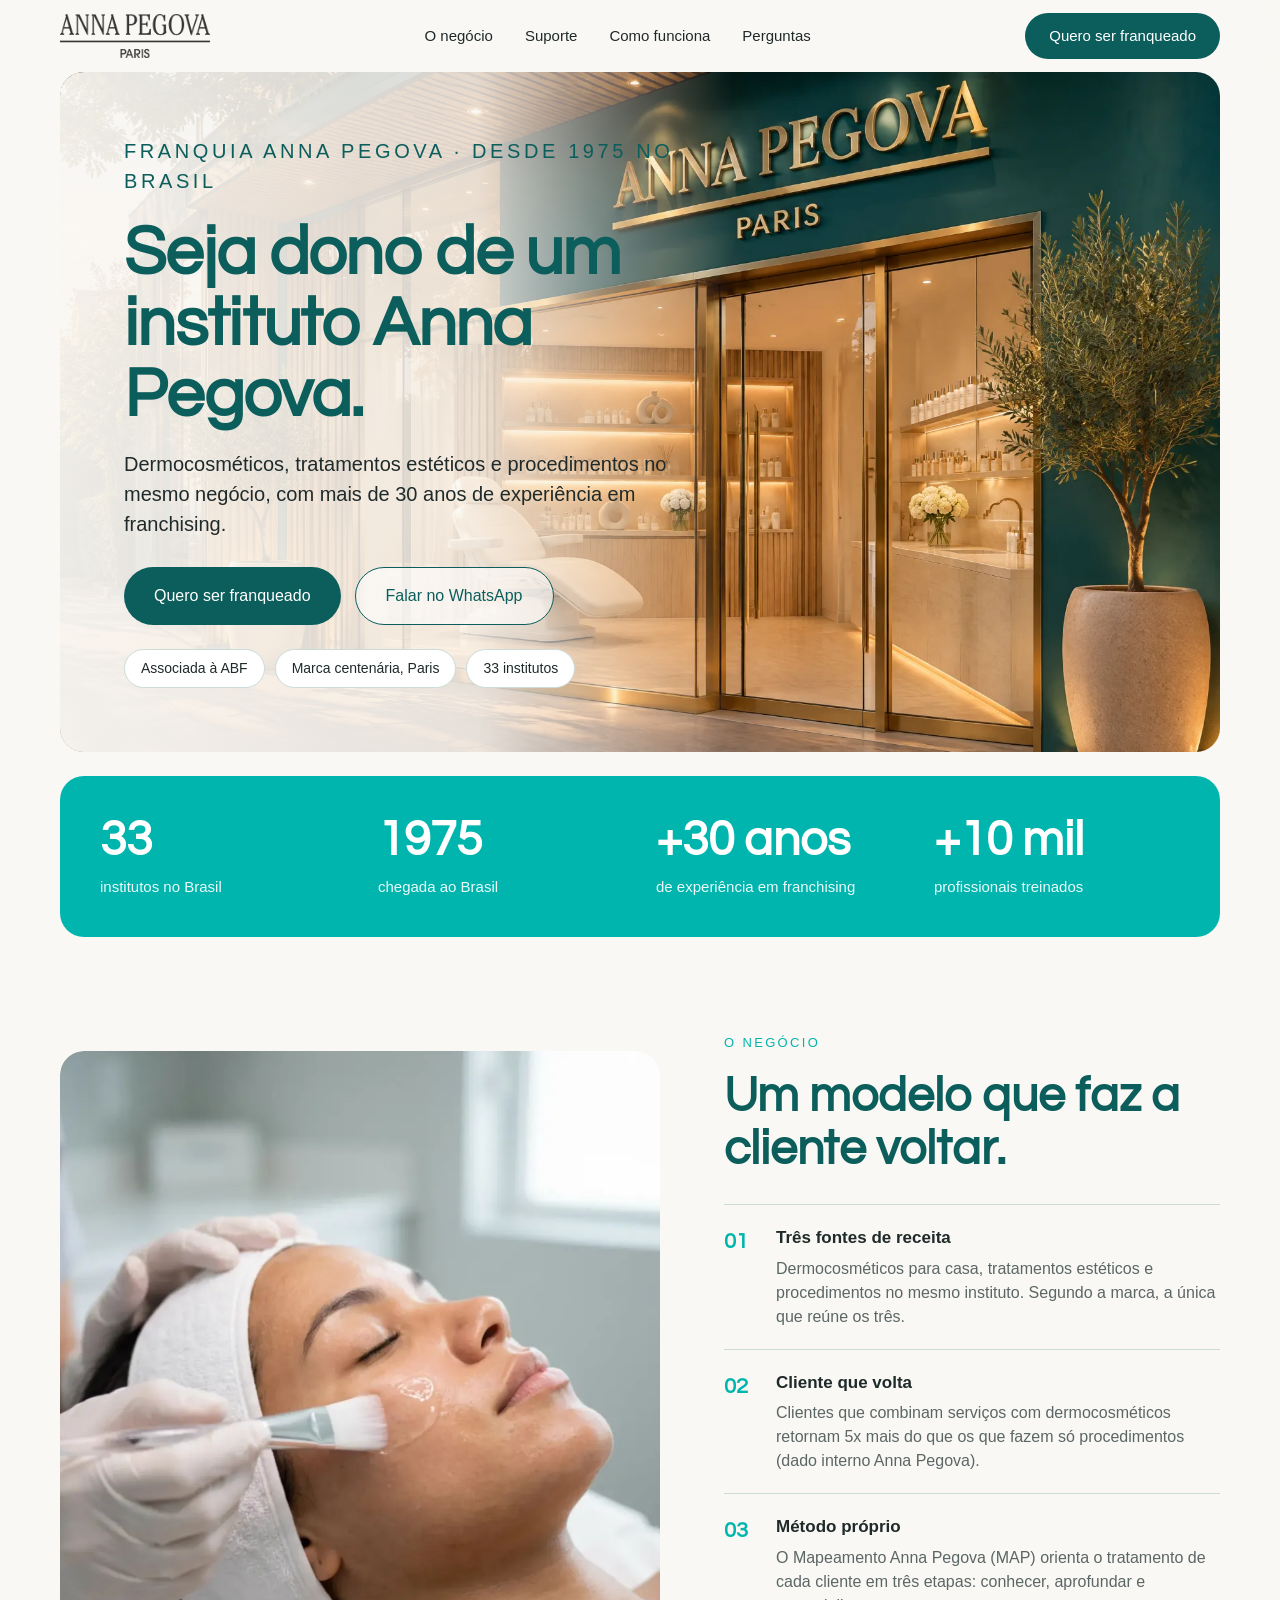
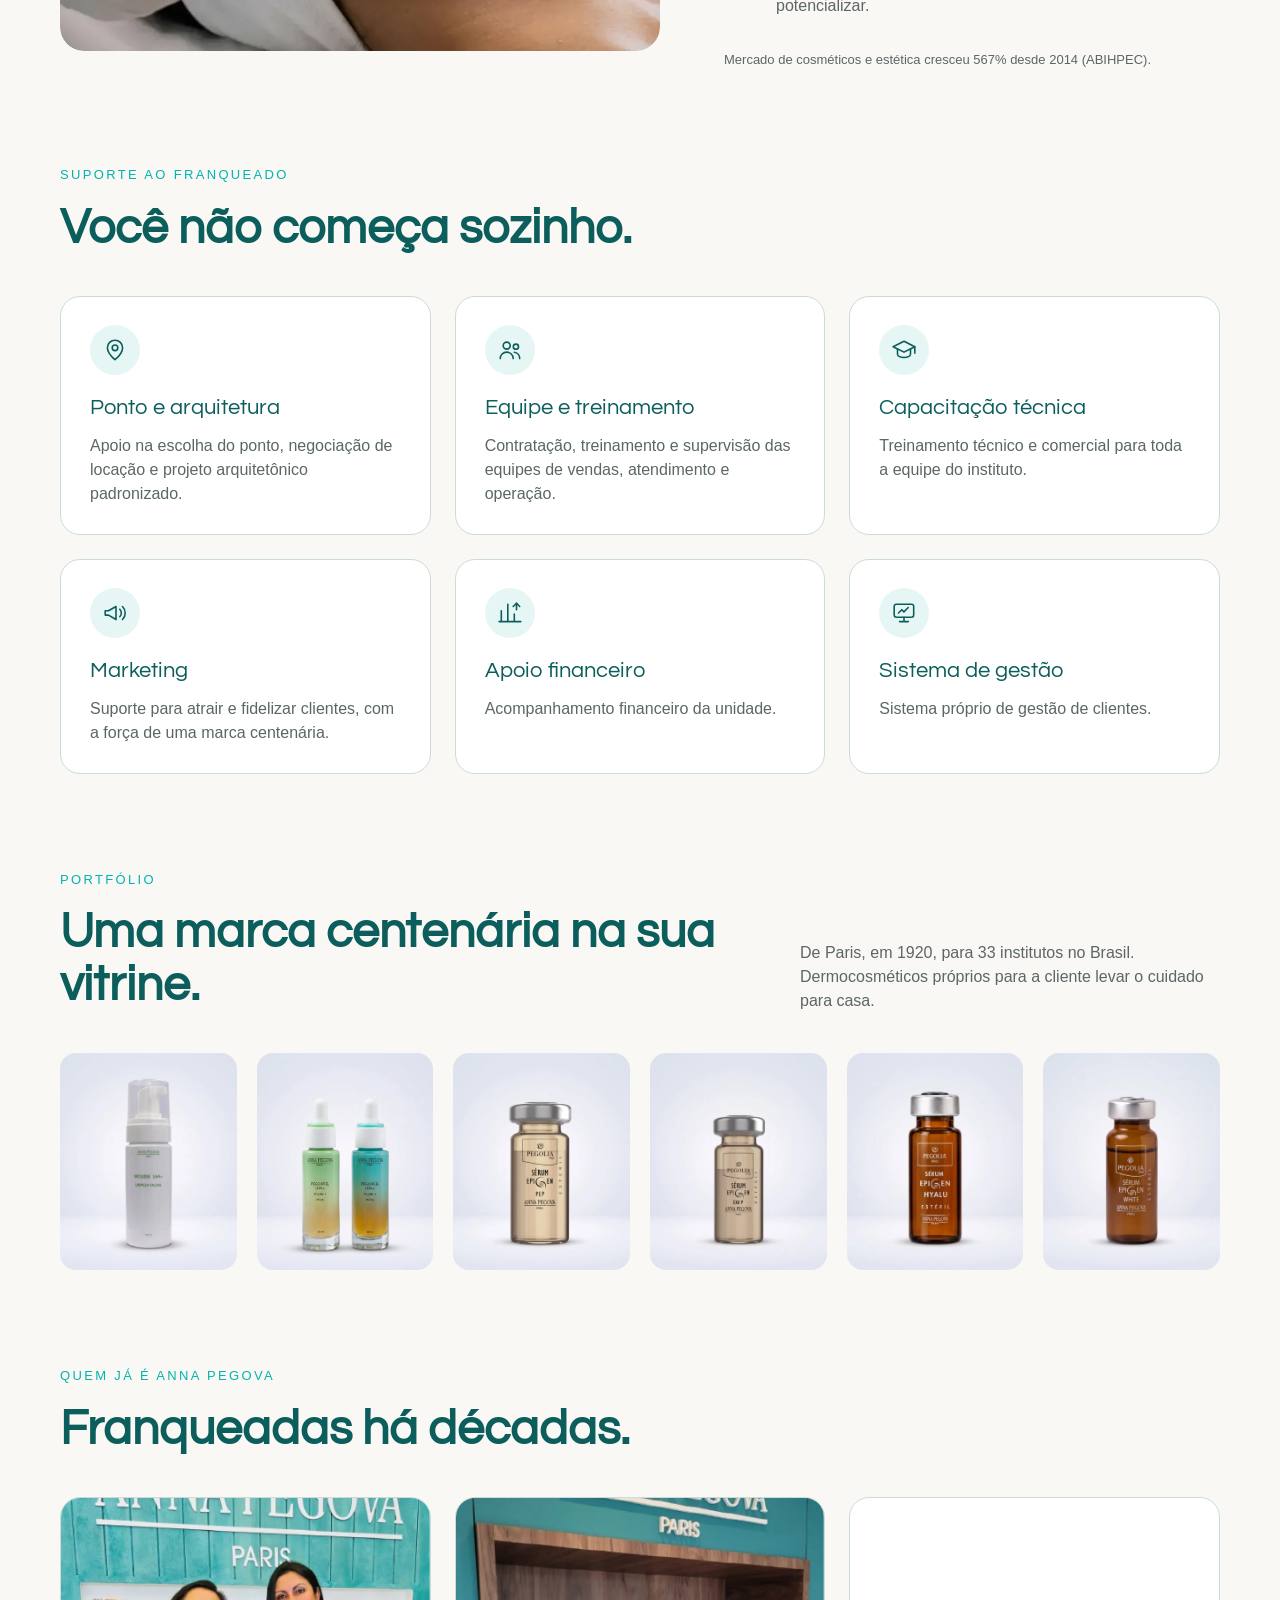
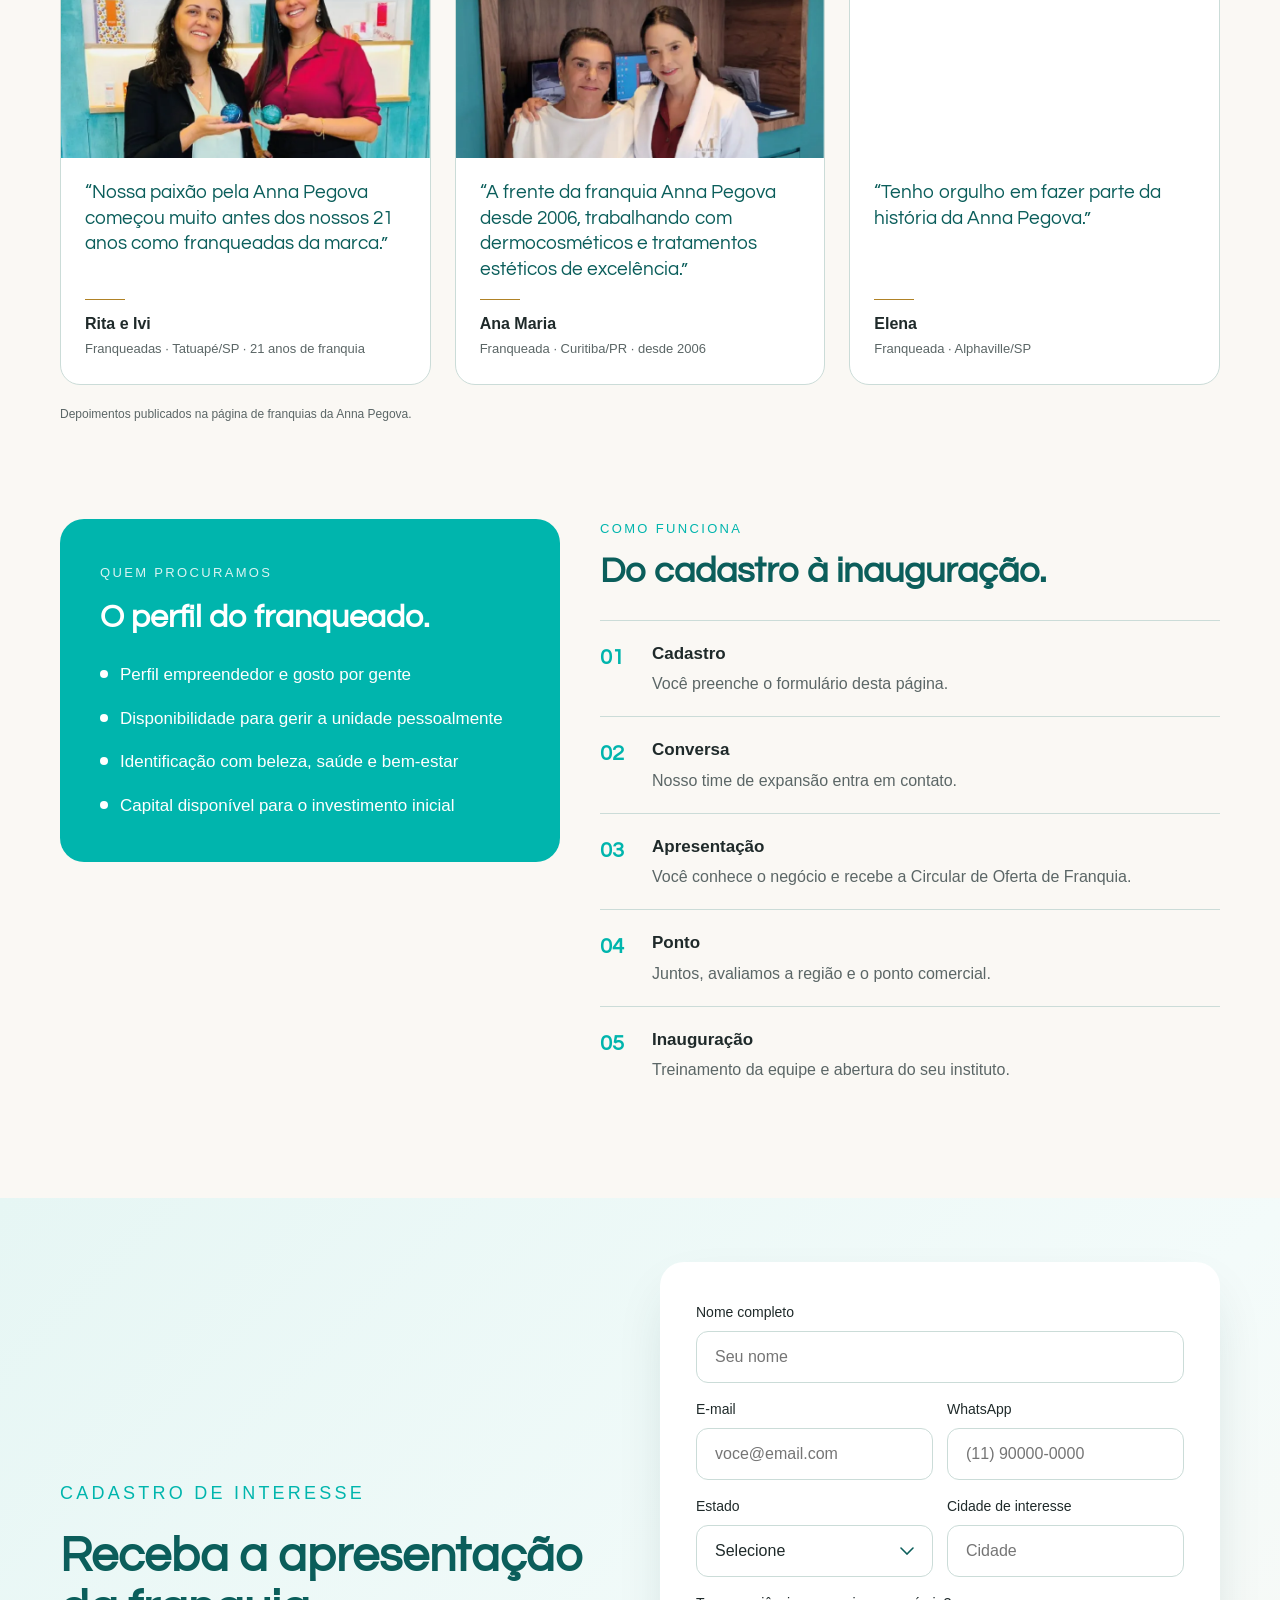
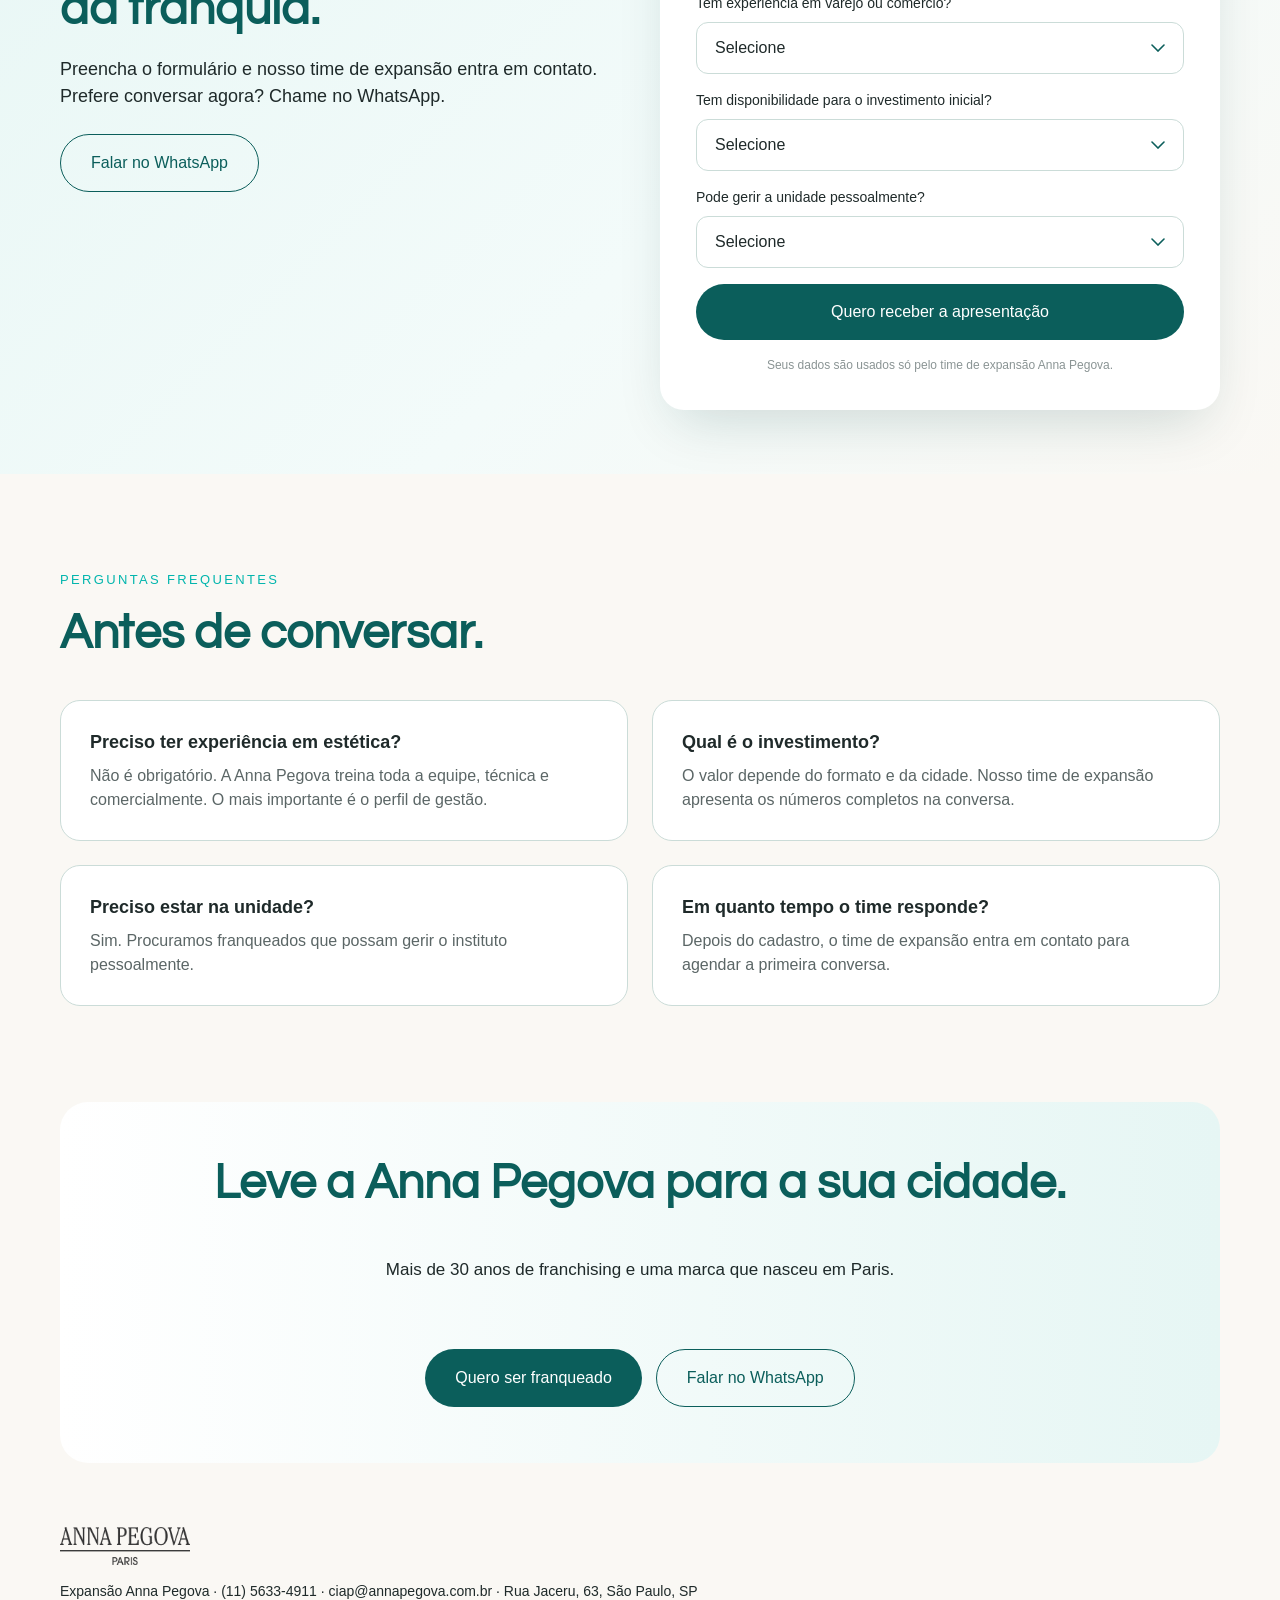
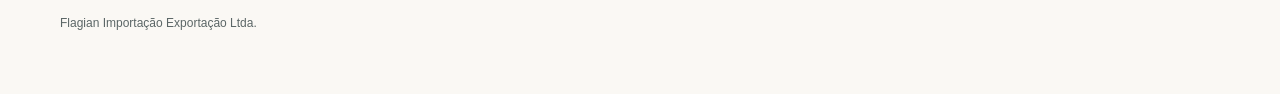
==== commit c2005261: "Franquia: desliga envio para a planilha do HOF" ====
--- a/franquia/index.html
+++ b/franquia/index.html
@@ -90,7 +90,7 @@
 <section class="section"><div class="wrap"><div class="final final--center fr-final">
 <h2 class="h2">Leve a Anna Pegova para a sua cidade.</h2><p>Mais de 30 anos de franchising e uma marca que nasceu em Paris.</p>
 <div class="fr-btns"><a class="btn" href="#cadastro">Quero ser franqueado</a><a class="btn btn--line" href="https://wa.me/5511978509788?text=Ol%C3%A1!%20Quero%20saber%20mais%20sobre%20a%20franquia%20Anna%20Pegova." target="_blank" rel="noopener" data-track="whatsapp">Falar no WhatsApp</a></div></div></div></section>
-<script>window.FRANQUIA_ENDPOINT='https://script.google.com/macros/s/AKfycbxKiTT1-vGpkSAApbkhjz7iwf1m83CbSibiltSyixup2xV0YyTkSqNTL5_AG1VC2eRm/exec';</script>
+<script>window.FRANQUIA_ENDPOINT='';</script>
 <script src="../js/franquia.js?v=1" defer></script>
 
 </main>
--- a/css/style.css
+++ b/css/style.css
@@ -356,3 +356,86 @@
   .cta--sens .cta__tex{height:240px;object-position:80% center}
   .cta--sens .cta__body .h1{font-size:34px}
 }
+
+/* ===== HOF: dois botões na chamada final ===== */
+.btn--line{background:transparent;color:var(--deep);border:1.4px solid var(--deep)}
+.btn--line:hover{background:var(--deep);color:#fff}
+.btn--sm{padding:12px 24px;font-size:15px}
+.final__btns{display:flex;flex-direction:column;gap:12px;flex:none}
+.final__btns .btn{justify-content:center}
+
+/* ===== LP Franquia ===== */
+.fr-hero{min-height:680px}
+.fr-hero .hero__img{object-position:right center}
+.fr-hero::after{background:linear-gradient(90deg,rgba(250,248,244,.94) 0%,rgba(250,248,244,.82) 36%,rgba(250,248,244,0) 58%)}
+.fr-hero .hero__body{max-width:680px;padding:64px}
+.fr-hero .h1{font-size:68px}
+.fr-btns{display:flex;flex-wrap:wrap;gap:14px}
+.fr-hero .fr-btns .btn--line{background:rgba(255,255,255,.6)}
+.fr-selos{display:flex;flex-wrap:wrap;gap:10px;margin-top:24px}
+.fr-selos span{background:#fff;border:1px solid var(--line);border-radius:30px;padding:8px 16px;font-size:14px;color:var(--ink)}
+.fr-nums{background:var(--teal)}
+.fr-nums .num p{margin:0;color:#fff;opacity:.92}
+.fr-neg{display:grid;grid-template-columns:600px 1fr;gap:64px;align-items:center}
+.fr-neg__img{border-radius:var(--radius);overflow:hidden;aspect-ratio:1}
+.fr-neg__img img{width:100%;height:100%;object-fit:cover}
+.fr-neg .h2{margin:18px 0 8px}
+.fr-neg .step p{color:var(--mute);font-size:16px}
+.fr-note{font-size:13px;color:var(--mute);margin-top:12px}
+.fr-card{display:flex;flex-direction:column;gap:10px}
+.fr-card h3{font-size:22px;margin:6px 0 0}
+.fr-ico{width:50px;height:50px;border-radius:50%;background:var(--mist);color:var(--deep);display:grid;place-items:center}
+.fr-side{max-width:420px}
+.fr-dep{background:#fff;border:1px solid var(--line);border-radius:20px;overflow:hidden;display:flex;flex-direction:column}
+.fr-dep img{width:100%;aspect-ratio:425/300;object-fit:cover}
+.fr-dep blockquote{font-family:var(--title);font-size:19px;line-height:1.35;color:var(--deep);padding:22px 24px 0}
+.fr-dep figcaption{padding:16px 24px 24px;margin-top:auto}
+.fr-dep figcaption::before{content:"";display:block;width:40px;height:1px;background:var(--gold);margin-bottom:12px}
+.fr-dep b{display:block;font-weight:600;font-size:16px}
+.fr-dep span{font-size:13px;color:var(--mute)}
+.fr-fonte{font-size:12px;color:var(--mute);margin-top:20px}
+.fr-pp{display:grid;grid-template-columns:500px 1fr;gap:40px;align-items:start}
+.fr-perfil{background:var(--teal);color:#fff;border-radius:var(--radius);padding:44px 40px}
+.fr-perfil .eyebrow{color:#fff;opacity:.85}
+.fr-perfil .h3{color:#fff;font-weight:600;font-size:32px;margin:16px 0 24px}
+.fr-perfil ul{list-style:none;display:grid;gap:18px}
+.fr-perfil li{display:flex;gap:12px;font-size:17px}
+.fr-perfil li::before{content:"";width:8px;height:8px;border-radius:50%;background:#fff;flex:none;margin-top:8px}
+.fr-h2s{font-size:36px;margin:14px 0 8px}
+.fr-pp .step p{color:var(--mute);font-size:16px}
+.fr-cad{margin-top:96px;padding:64px 0;background:linear-gradient(135deg,var(--mist) 0%,#F3FBFA 60%,var(--paper) 100%)}
+.fr-cad__in{display:grid;grid-template-columns:1fr 560px;gap:56px;align-items:center}
+.fr-cad__txt .h2{margin:18px 0 20px}
+.fr-cad__txt p{font-size:18px;margin-bottom:24px;max-width:560px}
+.fr-cad__box{position:relative}
+.fr-form{gap:16px}
+.fr-row{display:grid;grid-template-columns:1fr 1fr;gap:14px}
+.fr-ok .btn{align-self:flex-start}
+.fr-faq h3{font-family:var(--body);font-weight:600;font-size:18px;color:var(--ink);margin-bottom:8px}
+.fr-final{margin-bottom:0}
+.fr-final .h2{margin-bottom:6px}
+.fr-final .fr-btns{justify-content:center;margin-top:18px}
+.fr-foot{padding-top:64px}
+.fr-foot .brand__logo{width:130px;margin-bottom:16px}
+.fr-foot p{font-size:14px;color:var(--ink);margin-bottom:8px}
+.fr-foot a:hover{color:var(--teal)}
+.fr-foot small{letter-spacing:0}
+@media (max-width:1100px){
+  .fr-neg,.fr-pp,.fr-cad__in{grid-template-columns:1fr}
+  .fr-neg__img{aspect-ratio:16/10}
+  .fr-hero .h1{font-size:54px}
+}
+@media (max-width:720px){
+  .nav .btn--sm{padding:10px 16px;font-size:13px}
+  .fr-hero .hero__body{padding:24px 0}
+  .fr-hero .h1{font-size:38px}
+  .fr-hero .hero__img{object-position:72% center;height:360px}
+  .fr-btns .btn{flex:1 1 100%;justify-content:center}
+  .fr-perfil{padding:32px 24px}
+  .fr-cad{margin-top:64px;padding:48px 0}
+  .fr-row{grid-template-columns:1fr}
+  .fr-h2s{font-size:30px}
+  .final__btns{width:100%}
+}
+.fr-row label{min-width:0}
+.fr-form input:not([type=checkbox]),.fr-form select{width:100%;min-width:0}
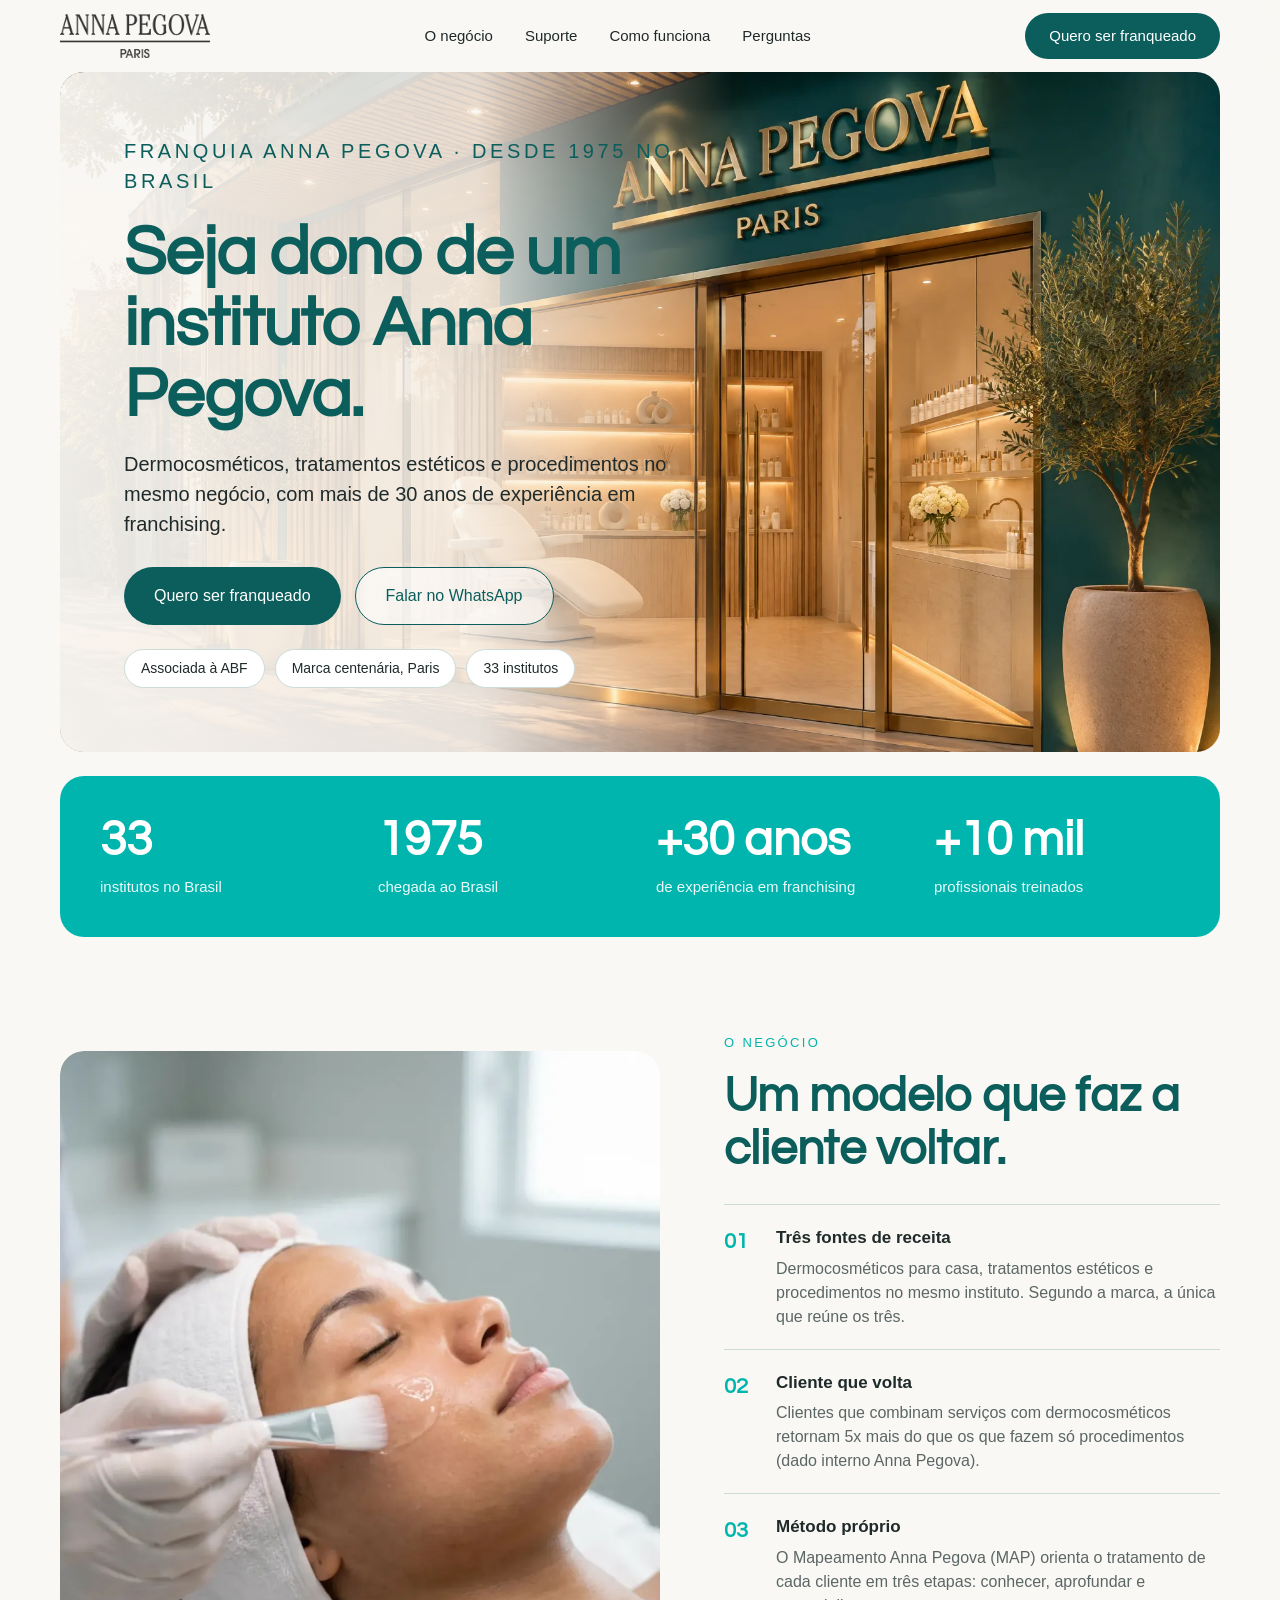
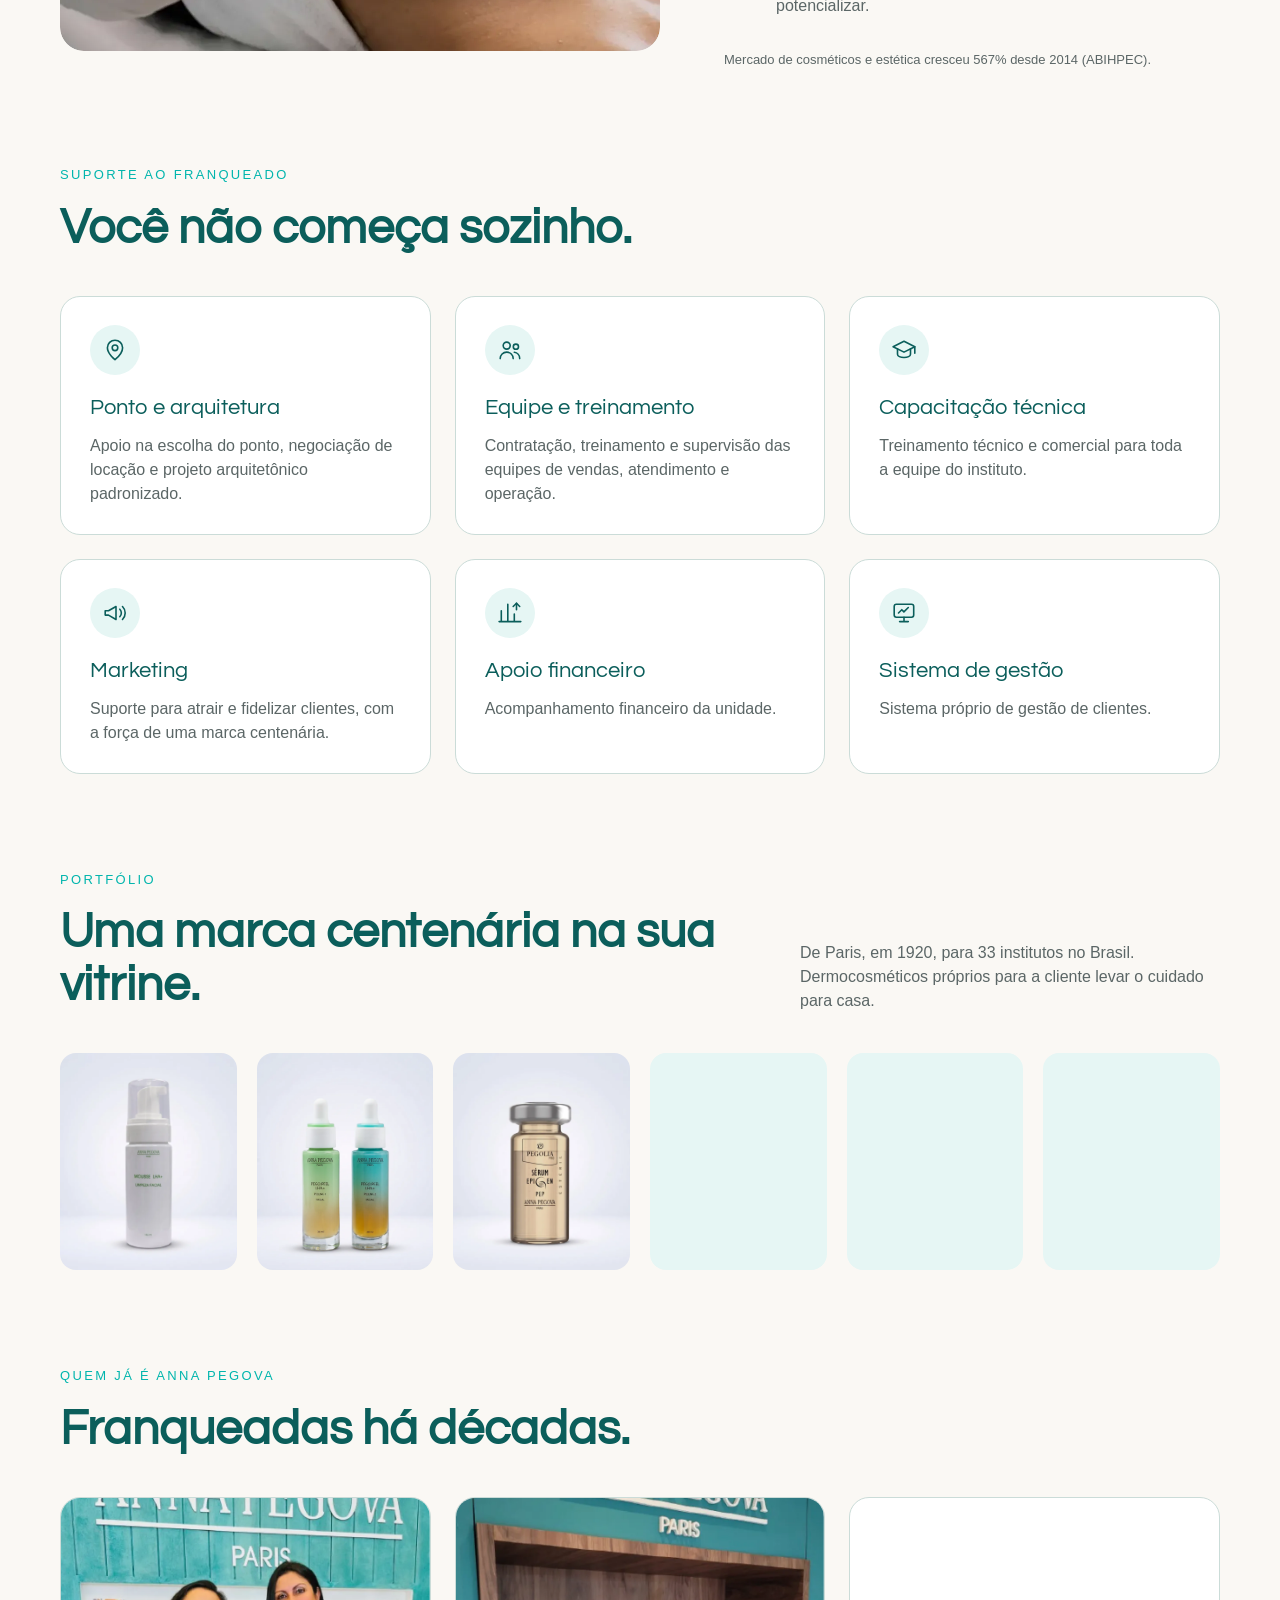
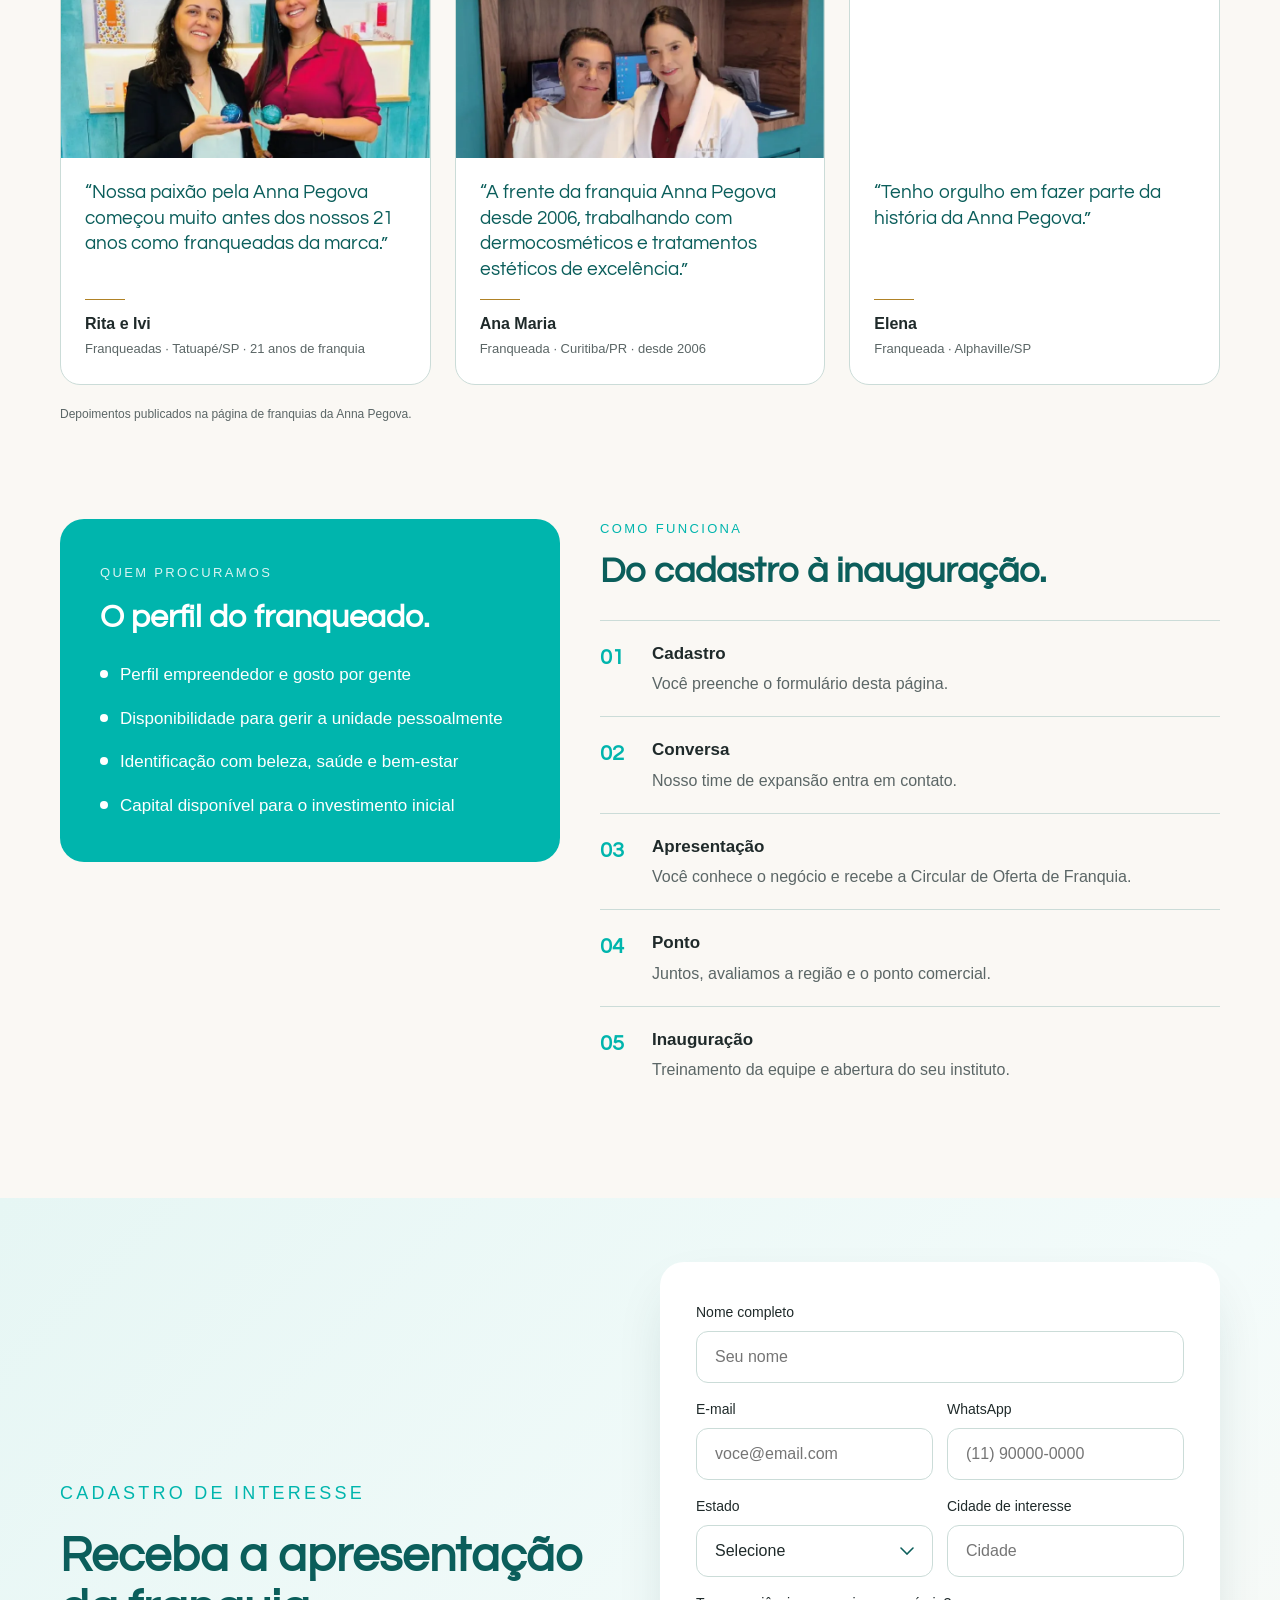
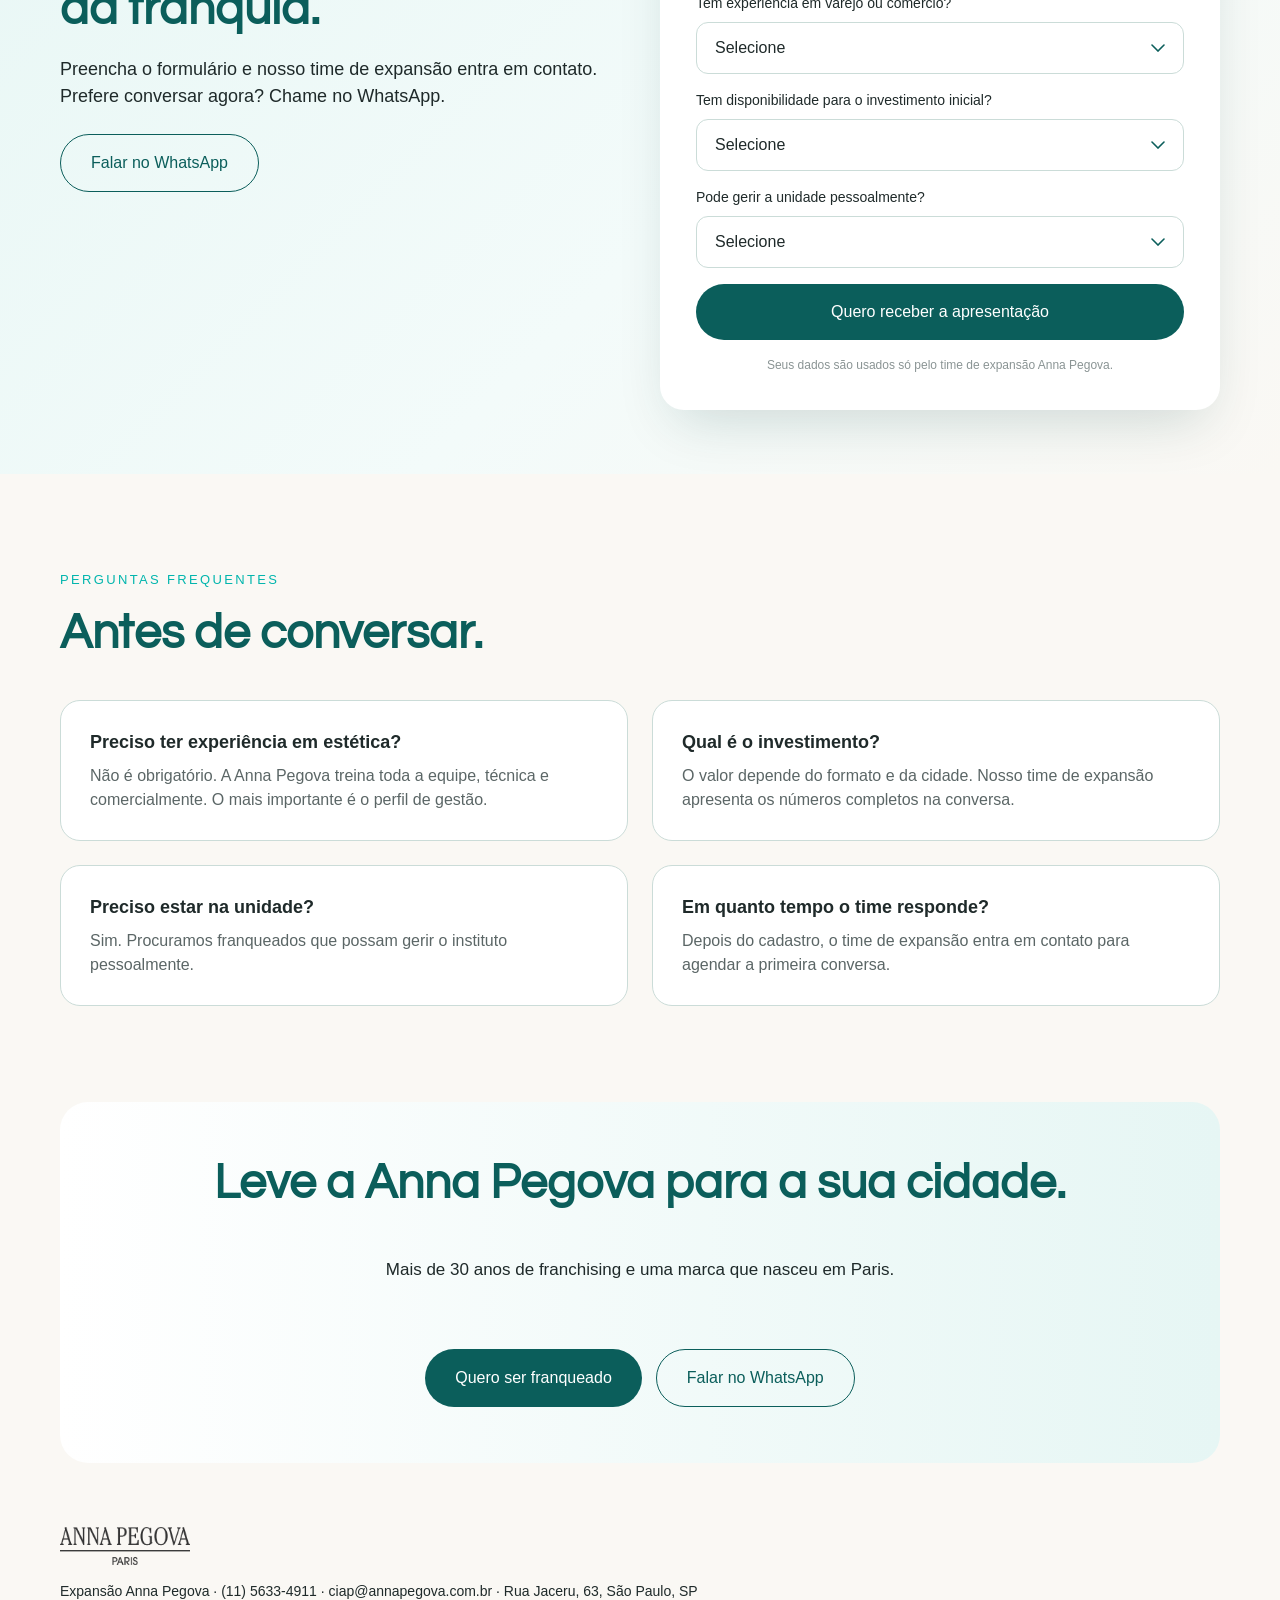
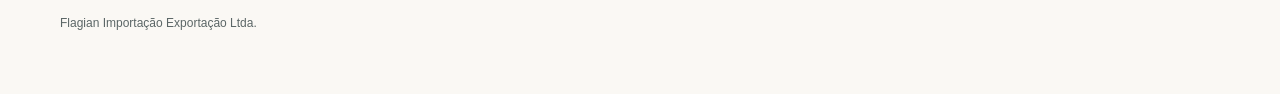
==== commit b8b3fb8d: "Franquia: liga formulário à planilha própria" ====
--- a/franquia/index.html
+++ b/franquia/index.html
@@ -90,7 +90,7 @@
 <section class="section"><div class="wrap"><div class="final final--center fr-final">
 <h2 class="h2">Leve a Anna Pegova para a sua cidade.</h2><p>Mais de 30 anos de franchising e uma marca que nasceu em Paris.</p>
 <div class="fr-btns"><a class="btn" href="#cadastro">Quero ser franqueado</a><a class="btn btn--line" href="https://wa.me/5511978509788?text=Ol%C3%A1!%20Quero%20saber%20mais%20sobre%20a%20franquia%20Anna%20Pegova." target="_blank" rel="noopener" data-track="whatsapp">Falar no WhatsApp</a></div></div></div></section>
-<script>window.FRANQUIA_ENDPOINT='';</script>
+<script>window.FRANQUIA_ENDPOINT='https://script.google.com/macros/s/AKfycbxq4CwSrwKO6voBHOr6pb14fSKE00mDeOXmxmMzyb4BlAa6Ivh0TGKfhrvtoUjfQ7KT/exec';</script>
 <script src="../js/franquia.js?v=1" defer></script>
 
 </main>
